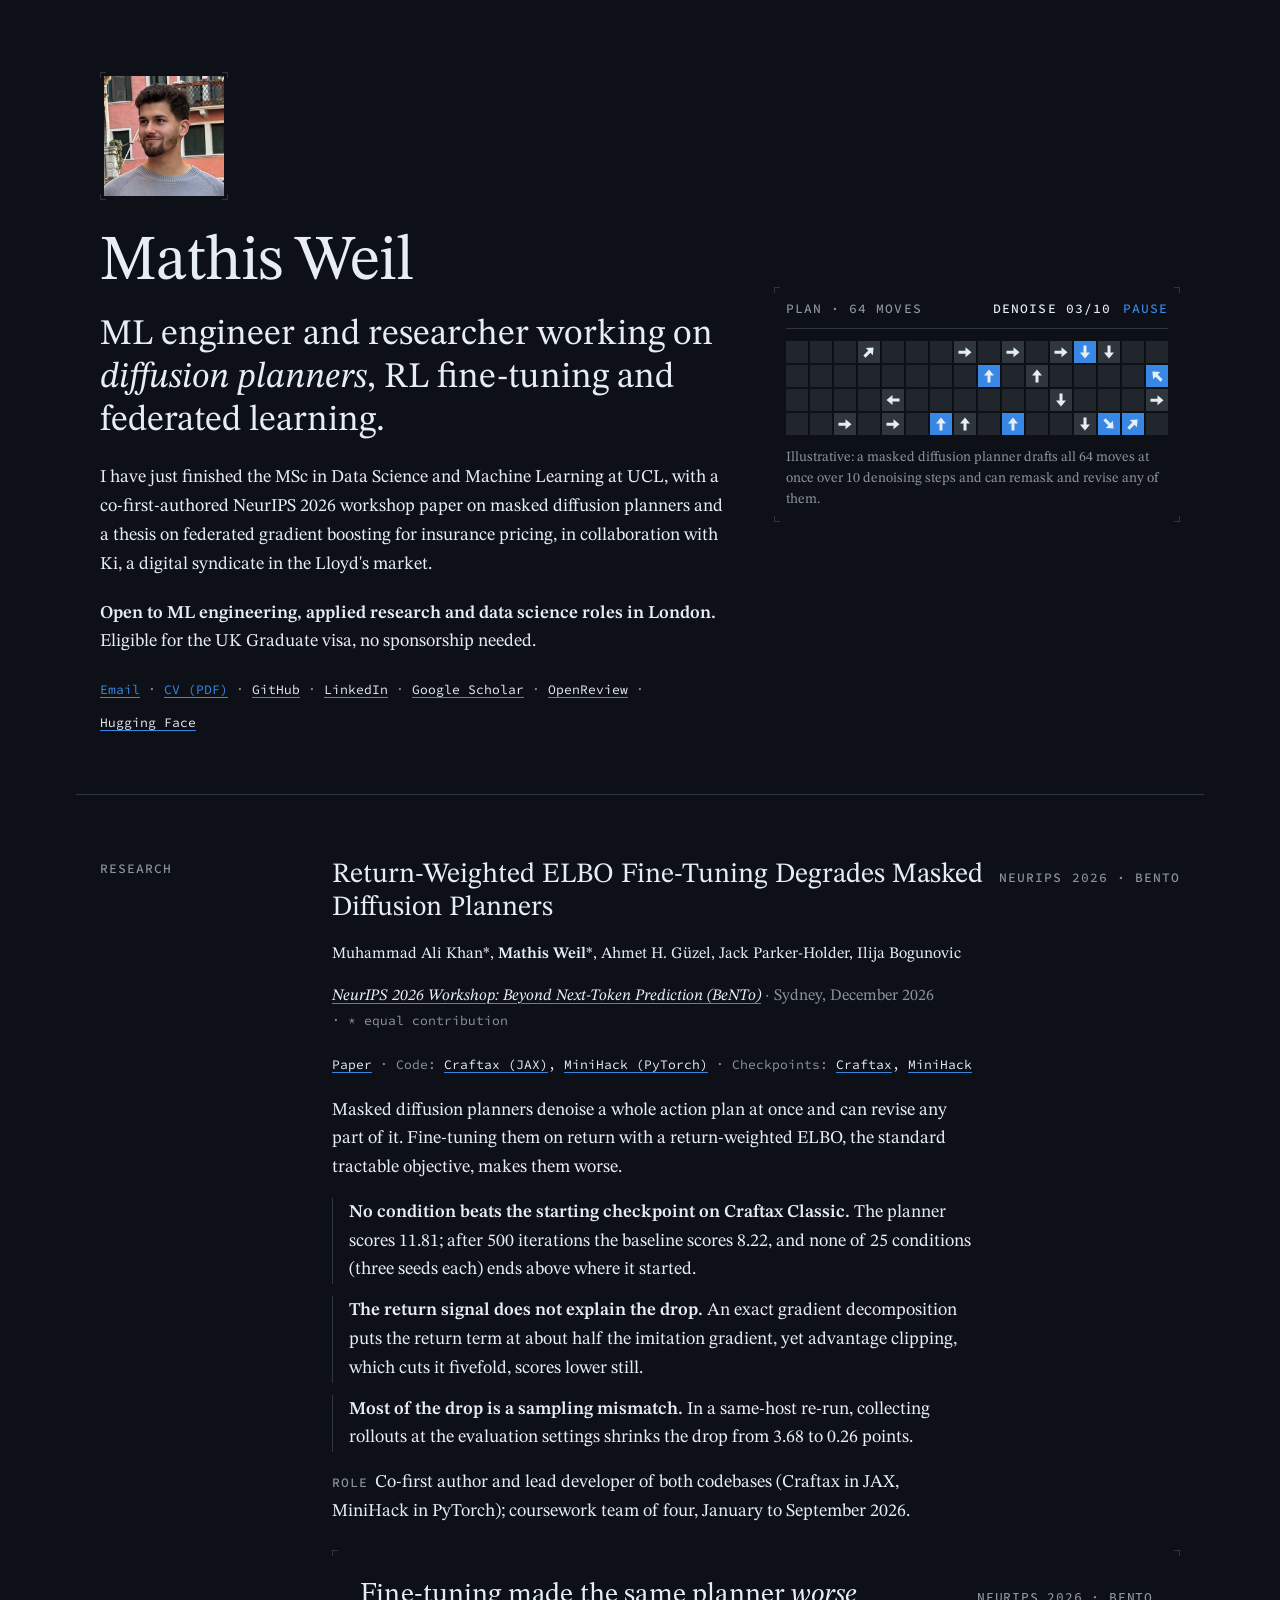
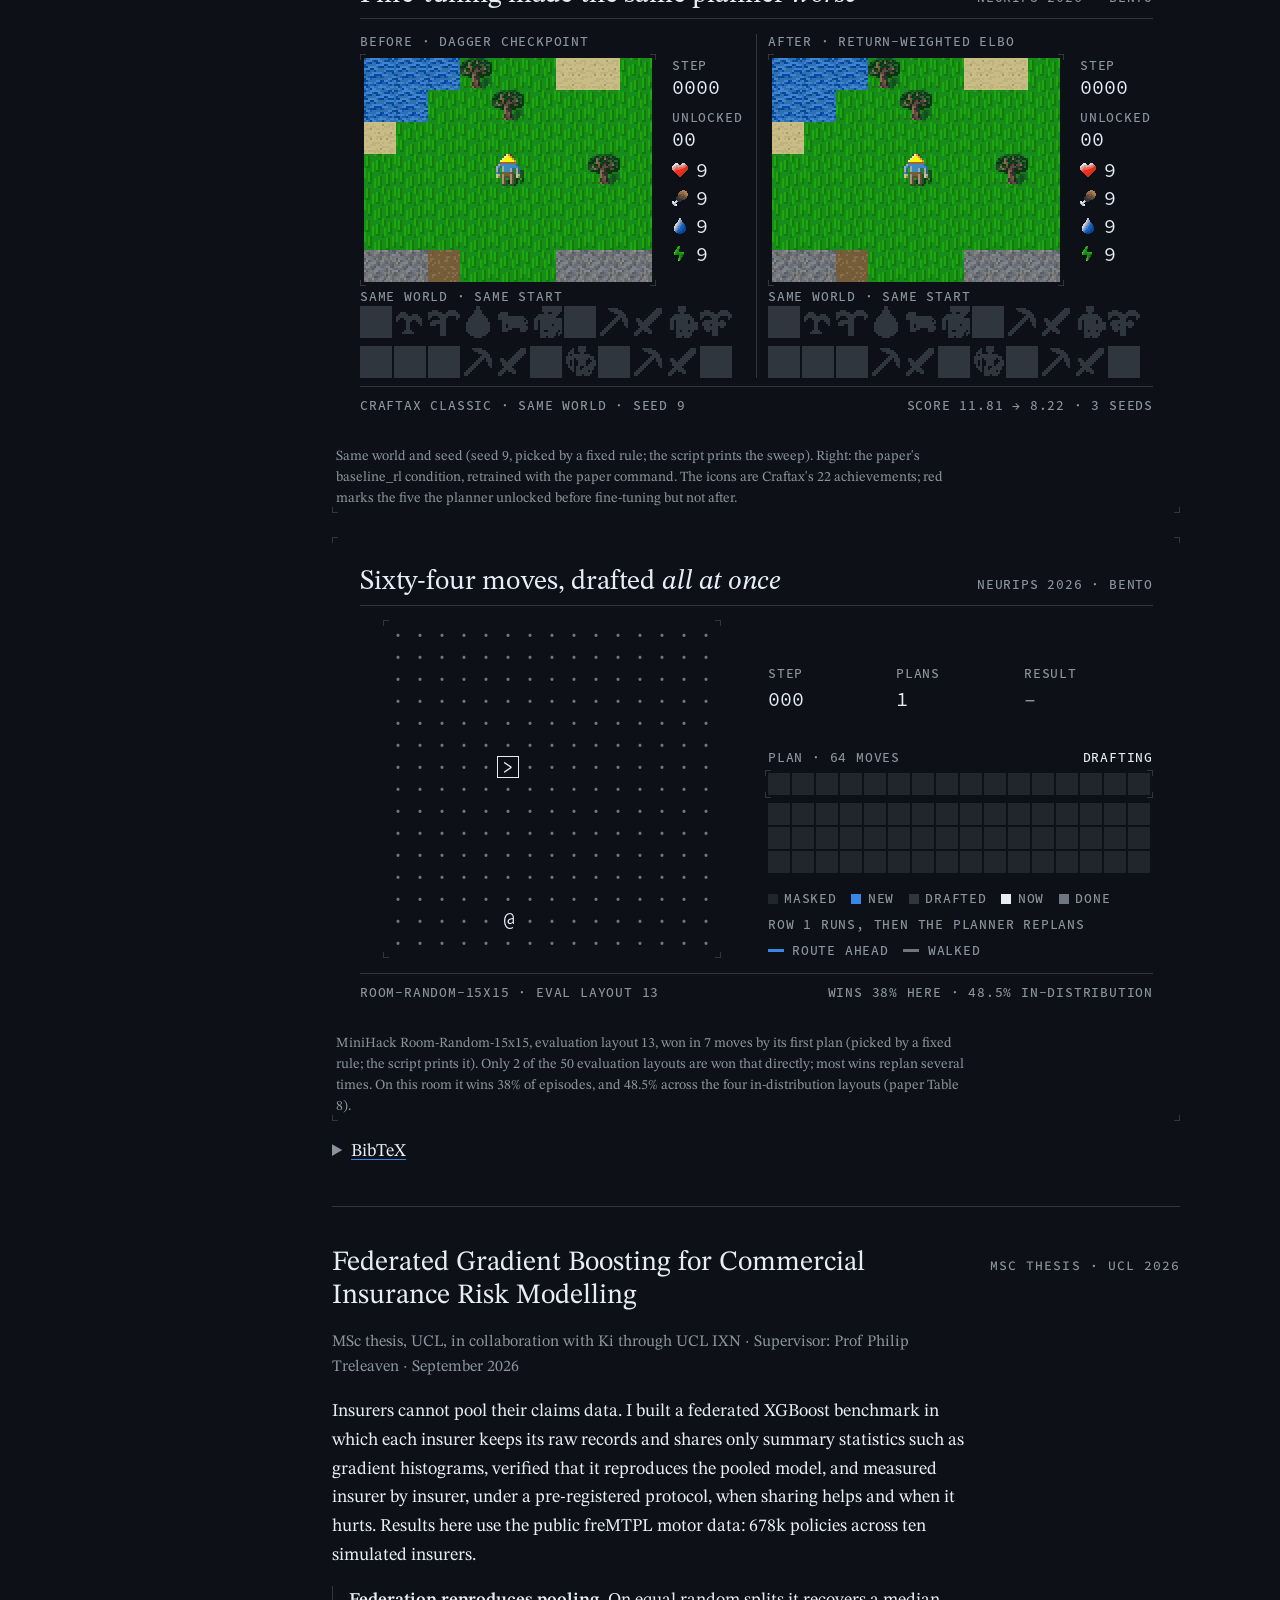
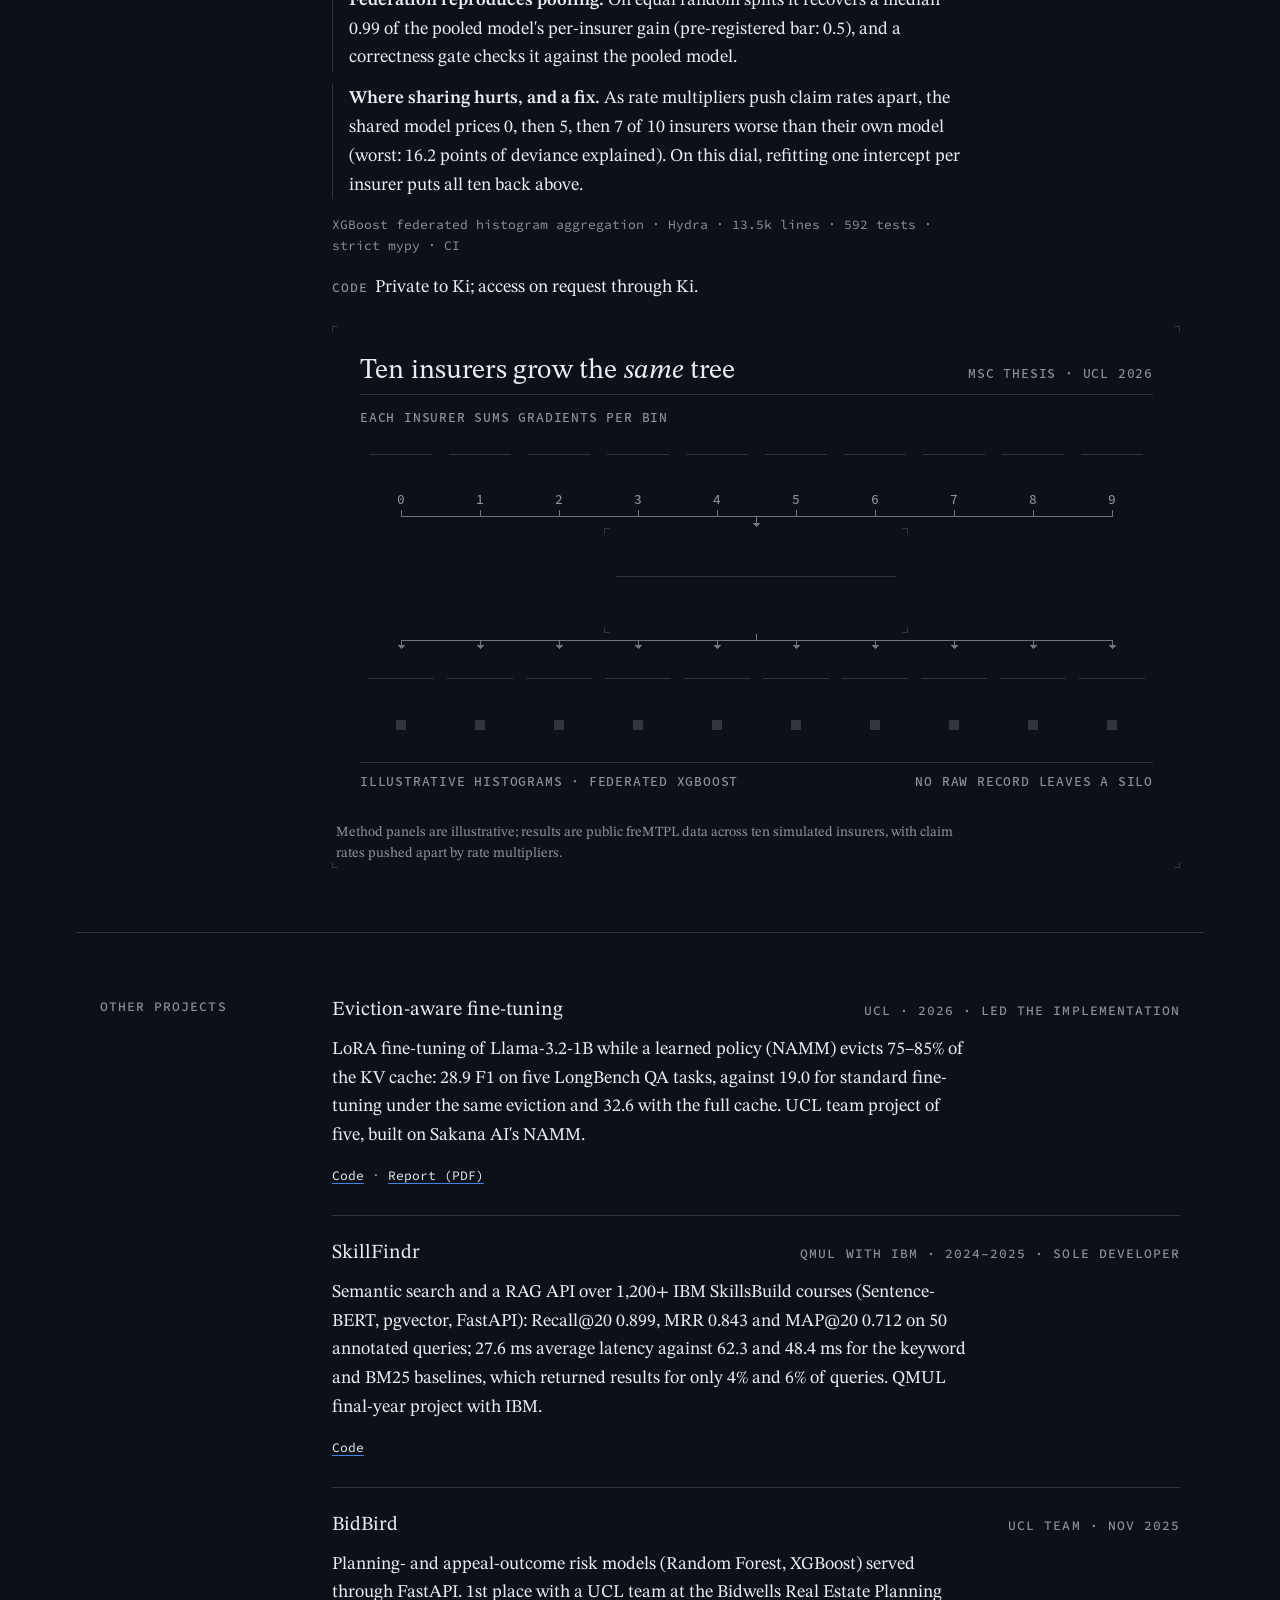
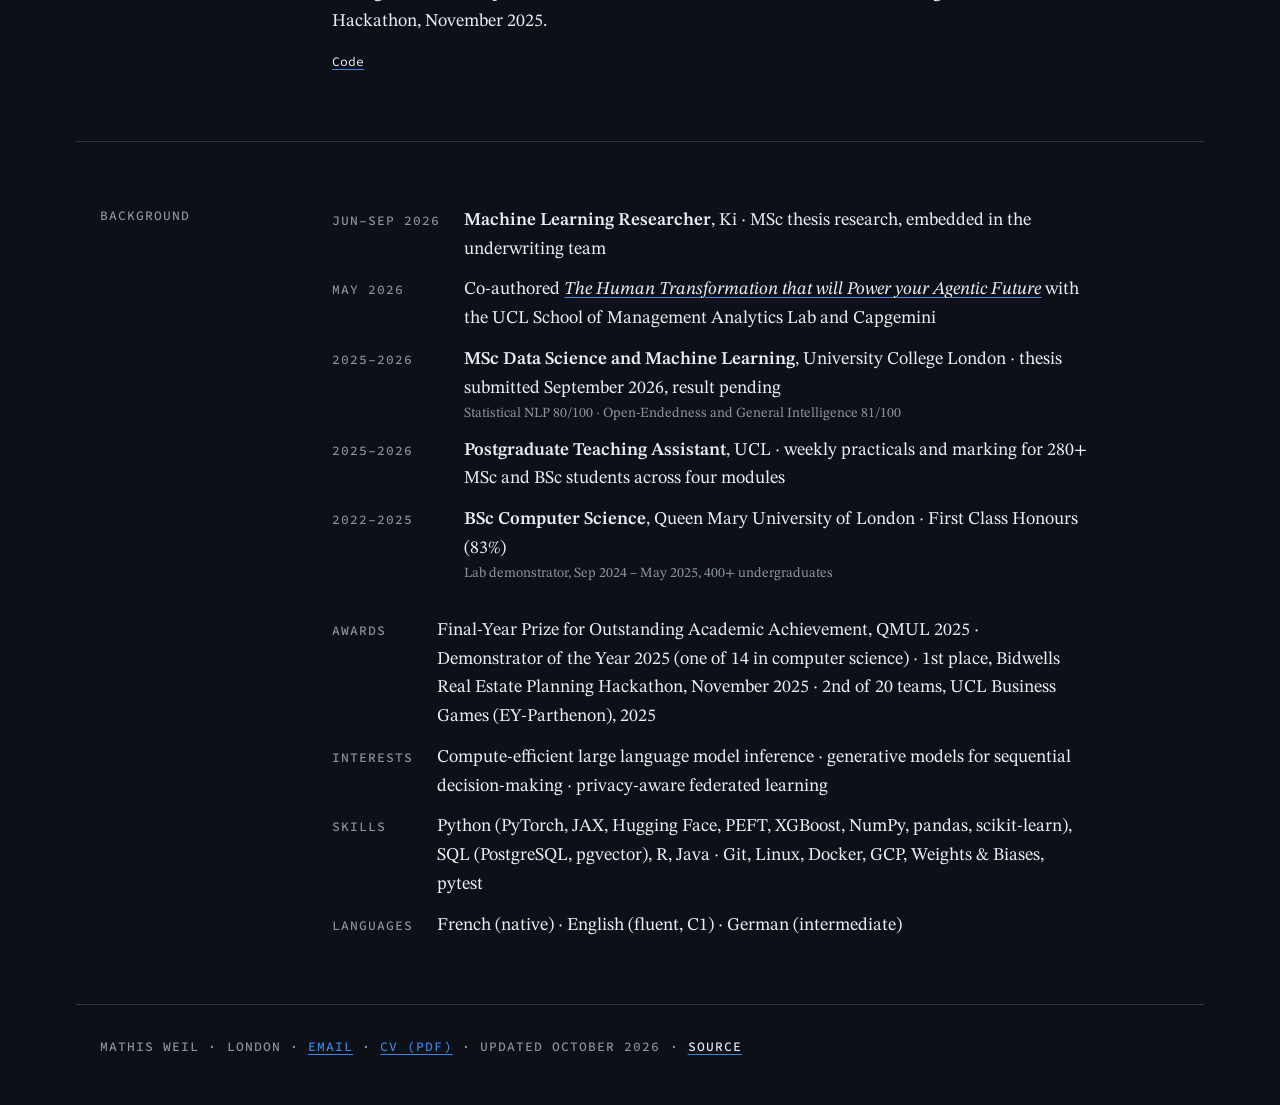
==== docs/index.html @ 36ef38a4 "Copy the published site into docs/ Byte copies of every published file, ahead of switching GitHub Pa" ====
<!doctype html>
<html lang="en-GB">
<head>
<meta charset="utf-8">
<meta name="viewport" content="width=device-width, initial-scale=1">
<meta name="google-site-verification" content="8YYm6kNxvmC0Ne6RxV_p4Eodt8lHJTQOam-rDhRe03c">
<title>Mathis Weil · ML engineer and researcher, London</title>
<meta name="description" content="MSc Data Science and Machine Learning, UCL; co-first-authored NeurIPS 2026 workshop paper. Open to ML engineering, applied research and data science roles in London.">
<meta name="theme-color" content="#0d1117">
<meta name="color-scheme" content="dark">
<link rel="canonical" href="https://mathisweil.github.io/">
<meta property="og:type" content="website">
<meta property="og:site_name" content="Mathis Weil">
<meta property="og:title" content="Mathis Weil · ML engineer and researcher, London">
<meta property="og:description" content="MSc Data Science and Machine Learning, UCL; co-first-authored NeurIPS 2026 workshop paper. Open to ML engineering, applied research and data science roles in London.">
<meta property="og:url" content="https://mathisweil.github.io/">
<meta property="og:image" content="https://mathisweil.github.io/assets/og.png">
<meta property="og:image:width" content="1680">
<meta property="og:image:height" content="960">
<meta property="og:image:alt" content="MiniHack Room-Random-15x15, evaluation layout 13: a masked diffusion planner's 64-move plan; its first 7 moves lead straight to the stairs, and the agent follows them to win.">
<meta name="twitter:card" content="summary_large_image">
<script type="application/ld+json">
{
  "@context": "https://schema.org",
  "@graph": [
    { "@type": "WebSite", "@id": "https://mathisweil.github.io/#website", "url": "https://mathisweil.github.io/", "name": "Mathis Weil" },
    {
      "@type": "ProfilePage", "@id": "https://mathisweil.github.io/", "url": "https://mathisweil.github.io/",
      "isPartOf": { "@id": "https://mathisweil.github.io/#website" },
      "mainEntity": {
        "@type": "Person", "@id": "https://mathisweil.github.io/#person",
        "name": "Mathis Weil",
        "url": "https://mathisweil.github.io/",
        "image": "https://mathisweil.github.io/assets/portrait.jpg",
        "description": "ML engineer and researcher working on diffusion planners, RL fine-tuning and federated learning.",
        "sameAs": [
          "https://github.com/mathisweil",
          "https://www.linkedin.com/in/mathis-weil/",
          "https://scholar.google.com/citations?user=HZLNhcoAAAAJ",
          "https://openreview.net/profile?id=~Mathis_Weil1",
          "https://huggingface.co/mathisweil"
        ]
      }
    }
  ]
}
</script>
<link rel="icon" href="favicon.svg" type="image/svg+xml">
<link rel="icon" href="favicon.ico" sizes="48x48 32x32 16x16">
<link rel="preload" href="assets/fonts/stix-two-text.woff2" as="font" type="font/woff2" crossorigin>
<link rel="preload" href="assets/fonts/stix-two-text-italic.woff2" as="font" type="font/woff2" crossorigin>
<link rel="preload" href="assets/fonts/source-code-pro.woff2" as="font" type="font/woff2" crossorigin>
<link rel="stylesheet" href="style.css">
<script src="script.js" defer></script>
</head>
<body>

<header class="hero">
  <div class="hero-text">
    <span class="portrait ticks"><img src="assets/portrait.jpg" width="120" height="120" alt="Mathis Weil"></span>
    <h1>Mathis Weil</h1>
    <p class="tagline">ML engineer and researcher working on <em>diffusion planners</em>, RL fine-tuning and federated learning.</p>
    <p class="lede">I have just finished the MSc in Data Science and Machine Learning at UCL, with a co-first-authored NeurIPS 2026 workshop paper on masked diffusion planners and a thesis on federated gradient boosting for insurance pricing, in collaboration with Ki, a digital syndicate in the Lloyd's market.</p>
    <p class="status"><strong>Open to ML engineering, applied research and data science roles in London.</strong> Eligible for the UK Graduate visa, no sponsorship needed.</p>
    <nav aria-label="Contact and profiles">
      <ul class="links">
        <li><a class="primary" href="mailto:mathis.weil@outlook.com">Email</a></li>
        <li><a class="primary" href="assets/mathis-weil-cv.pdf">CV (PDF)</a></li>
        <li><a href="https://github.com/mathisweil">GitHub</a></li>
        <li><a href="https://www.linkedin.com/in/mathis-weil/">LinkedIn</a></li>
        <li><a href="https://scholar.google.com/citations?user=HZLNhcoAAAAJ">Google Scholar</a></li>
        <li><a href="https://openreview.net/profile?id=~Mathis_Weil1">OpenReview</a></li>
        <li><a href="https://huggingface.co/mathisweil">Hugging Face</a></li>
      </ul>
    </nav>
  </div>

  <figure class="plan-panel ticks">
    <div class="plan-head">
      <span class="label">plan · 64 moves</span>
      <span class="plan-ctl"><span class="label ink" data-status aria-hidden="true">denoise 10/10</span></span>
    </div>
    <div class="plan" aria-hidden="true">
      <i data-d="4"></i><i data-d="4"></i><i data-d="4"></i><i data-d="4"></i><i data-d="4"></i><i data-d="4"></i><i data-d="4"></i><i data-d="1"></i><i data-d="1"></i><i data-d="1"></i><i data-d="1"></i><i data-d="1"></i><i data-d="2"></i><i data-d="2"></i><i data-d="2"></i><i data-d="2"></i>
      <i data-d="2"></i><i data-d="2"></i><i data-d="1"></i><i data-d="1"></i><i data-d="1"></i><i data-d="1"></i><i data-d="1"></i><i data-d="0"></i><i data-d="0"></i><i data-d="0"></i><i data-d="0"></i><i data-d="7"></i><i data-d="7"></i><i data-d="7"></i><i data-d="7"></i><i data-d="7"></i>
      <i data-d="7"></i><i data-d="7"></i><i data-d="3"></i><i data-d="3"></i><i data-d="3"></i><i data-d="3"></i><i data-d="3"></i><i data-d="3"></i><i data-d="3"></i><i data-d="2"></i><i data-d="2"></i><i data-d="2"></i><i data-d="2"></i><i data-d="2"></i><i data-d="1"></i><i data-d="1"></i>
      <i data-d="1"></i><i data-d="1"></i><i data-d="1"></i><i data-d="1"></i><i data-d="1"></i><i data-d="1"></i><i data-d="0"></i><i data-d="0"></i><i data-d="0"></i><i data-d="0"></i><i data-d="0"></i><i data-d="4"></i><i data-d="4"></i><i data-d="4"></i><i data-d="4"></i><i data-d="4"></i>
    </div>
    <figcaption>Illustrative: a masked diffusion planner drafts all 64 moves at once over 10 denoising steps and can remask and revise any of them.</figcaption>
  </figure>
</header>

<main id="main">

<section class="band" id="research">
  <h2 class="label">Research</h2>
  <div class="content">

    <article class="entry" id="paper">
      <div class="entry-head">
        <h3>Return-Weighted ELBO Fine-Tuning Degrades Masked Diffusion Planners</h3>
        <span class="kicker">NeurIPS 2026 · BeNTo</span>
      </div>
      <p class="authors">Muhammad Ali Khan*, <strong>Mathis Weil</strong>*, Ahmet H. Güzel, Jack Parker-Holder, Ilija Bogunovic</p>
      <p class="venue"><a href="https://bento-neurips.github.io/"><em>NeurIPS 2026 Workshop: Beyond Next-Token Prediction (BeNTo)</em></a> · Sydney, December 2026 <span class="note">· * equal contribution</span></p>
      <ul class="links">
        <li><a href="https://openreview.net/forum?id=VGyjG8Gy29">Paper</a></li>
        <li><span class="muted">Code:</span> <a href="https://github.com/mathisweil/craftax-ReMDM-planner">Craftax (JAX)</a>, <a href="https://github.com/mathisweil/minihack-ReMDM-planner">MiniHack (PyTorch)</a></li>
        <li><span class="muted">Checkpoints:</span> <a href="https://huggingface.co/mathisweil/remdm-craftax-checkpoints">Craftax</a>, <a href="https://huggingface.co/mathisweil/remdm-minihack-checkpoints">MiniHack</a></li>
      </ul>
      <p>Masked diffusion planners denoise a whole action plan at once and can revise any part of it. Fine-tuning them on return with a return-weighted ELBO, the standard tractable objective, makes them worse.</p>
      <ul class="findings">
        <li><strong>No condition beats the starting checkpoint on Craftax Classic.</strong> The planner scores 11.81; after 500 iterations the baseline scores 8.22, and none of 25 conditions (three seeds each) ends above where it started.</li>
        <li><strong>The return signal does not explain the drop.</strong> An exact gradient decomposition puts the return term at about half the imitation gradient, yet advantage clipping, which cuts it fivefold, scores lower still.</li>
        <li><strong>Most of the drop is a sampling mismatch.</strong> In a same-host re-run, collecting rollouts at the evaluation settings shrinks the drop from 3.68 to 0.26 points.</li>
      </ul>
      <p class="role"><span class="label">Role</span>Co-first author and lead developer of both codebases (Craftax in JAX, MiniHack in PyTorch); coursework team of four, January to September 2026.</p>
      <figure class="fig ticks">
        <a href="assets/craftax-before-after.gif">
          <picture>
            <source media="screen and (prefers-reduced-motion: no-preference)" srcset="assets/craftax-before-after.gif">
            <img src="assets/craftax-before-after-poster.png" width="840" height="480" loading="lazy" alt="Craftax Classic, world seed 9, two planners side by side. The DAgger checkpoint unlocks 15 of 22 achievements and is killed by a zombie at night at step 245. After return-weighted ELBO fine-tuning the same planner unlocks 10 and is killed by a zombie at night at step 191; it never drinks water, eats a cow, wakes from sleep, makes a stone pickaxe or defeats a zombie. Paper score 11.81 (checkpoint) to 8.22 (mean of three seeds).">
          </picture>
        </a>
        <figcaption>Same world and seed (seed 9, picked by a fixed rule; the script prints the sweep). Right: the paper's baseline_rl condition, retrained with the paper command. The icons are Craftax's 22 achievements; red marks the five the planner unlocked before fine-tuning but not after.</figcaption>
      </figure>
      <figure class="fig ticks">
        <a href="assets/minihack-planner.gif">
          <picture>
            <source media="screen and (prefers-reduced-motion: no-preference)" srcset="assets/minihack-planner.gif">
            <img src="assets/minihack-planner-poster.png" width="840" height="480" loading="lazy" alt="MiniHack Room-Random-15x15, evaluation layout 13: a masked diffusion planner fills in a 64-move plan in any order over 10 denoising steps; its first 7 moves lead straight to the stairs, and the agent follows them to win.">
          </picture>
        </a>
        <figcaption>MiniHack Room-Random-15x15, evaluation layout 13, won in 7 moves by its first plan (picked by a fixed rule; the script prints it). Only 2 of the 50 evaluation layouts are won that directly; most wins replan several times. On this room it wins 38% of episodes, and 48.5% across the four in-distribution layouts (paper Table 8).</figcaption>
      </figure>
      <details>
        <summary>BibTeX</summary>
<pre><code>@inproceedings{khan2026returnweighted,
  title     = {Return-Weighted {ELBO} Fine-Tuning Degrades Masked Diffusion Planners},
  author    = {Muhammad Ali Khan and Mathis Weil and Ahmet H. G{\"u}zel and Jack Parker-Holder and Ilija Bogunovic},
  booktitle = {Beyond Next Token Prediction: Diffusion and Flow Models for Next-Generation Decoding},
  year      = {2026},
  url       = {https://openreview.net/forum?id=VGyjG8Gy29}
}</code></pre>
      </details>
    </article>

    <article class="entry" id="thesis">
      <div class="entry-head">
        <h3>Federated Gradient Boosting for Commercial Insurance Risk Modelling</h3>
        <span class="kicker">MSc thesis · UCL 2026</span>
      </div>
      <p class="venue">MSc thesis, UCL, in collaboration with Ki through UCL IXN · Supervisor: Prof Philip Treleaven · September 2026</p>
      <p>Insurers cannot pool their claims data. I built a federated XGBoost benchmark in which each insurer keeps its raw records and shares only summary statistics such as gradient histograms, verified that it reproduces the pooled model, and measured insurer by insurer, under a pre-registered protocol, when sharing helps and when it hurts. Results here use the public freMTPL motor data: 678k policies across ten simulated insurers.</p>
      <ul class="findings">
        <li><strong>Federation reproduces pooling.</strong> On equal random splits it recovers a median 0.99 of the pooled model's per-insurer gain (pre-registered bar: 0.5), and a correctness gate checks it against the pooled model.</li>
        <li><strong>Where sharing hurts, and a fix.</strong> As rate multipliers push claim rates apart, the shared model prices 0, then 5, then 7 of 10 insurers worse than their own model (worst: 16.2 points of deviance explained). On this dial, refitting one intercept per insurer puts all ten back above.</li>
      </ul>
      <p class="meta">XGBoost federated histogram aggregation · Hydra · 13.5k lines · 592 tests · strict mypy · CI</p>
      <p class="role"><span class="label">Code</span>Private to Ki; access on request through Ki.</p>
      <figure class="fig ticks">
        <a href="assets/fedgbt-method-results.gif">
          <picture>
            <source media="screen and (prefers-reduced-motion: no-preference)" srcset="assets/fedgbt-method-results.gif">
            <img src="assets/fedgbt-method-results-poster.png" width="840" height="480" loading="lazy" alt="Ten simulated insurers on public freMTPL motor data grow the same federated XGBoost tree: each sums its gradients per bin, a coordinator adds the sums and picks the best split, and every insurer applies it. As rate multipliers push their claim rates apart, the shared model prices 0, then 5, then 7 of 10 insurers worse than their own models, the worst by 16.21 points of deviance explained; on this dial one refitted intercept per insurer puts all ten back above their own models, with the harm before the refit shown in faint red.">
          </picture>
        </a>
        <figcaption>Method panels are illustrative; results are public freMTPL data across ten simulated insurers, with claim rates pushed apart by rate multipliers.</figcaption>
      </figure>
    </article>

  </div>
</section>

<section class="band" id="projects">
  <h2 class="label">Other projects</h2>
  <div class="content">
    <ul class="projects">
      <li class="entry">
        <div class="entry-head">
          <h3 class="small">Eviction-aware fine-tuning</h3>
          <span class="kicker">UCL · 2026 · led the implementation</span>
        </div>
        <p>LoRA fine-tuning of Llama-3.2-1B while a learned policy (NAMM) evicts 75–85% of the KV cache: 28.9 F1 on five LongBench QA tasks, against 19.0 for standard fine-tuning under the same eviction and 32.6 with the full cache. UCL team project of five, built on Sakana AI's NAMM.</p>
        <ul class="links">
          <li><a href="https://github.com/mathisweil/evo-memory">Code</a></li>
          <li><a href="https://github.com/mathisweil/evo-memory/blob/main/UCL_NLP_2026.pdf">Report (PDF)</a></li>
        </ul>
      </li>
      <li class="entry">
        <div class="entry-head">
          <h3 class="small">SkillFindr</h3>
          <span class="kicker">QMUL with IBM · 2024–2025 · sole developer</span>
        </div>
        <p>Semantic search and a RAG API over 1,200+ IBM SkillsBuild courses (Sentence-BERT, pgvector, FastAPI): Recall@20 0.899, MRR 0.843 and MAP@20 0.712 on 50 annotated queries; 27.6 ms average latency against 62.3 and 48.4 ms for the keyword and BM25 baselines, which returned results for only 4% and 6% of queries. QMUL final-year project with IBM.</p>
        <ul class="links">
          <li><a href="https://github.com/mathisweil/SkillFindr-SemanticSearchEngine">Code</a></li>
        </ul>
      </li>
      <li class="entry">
        <div class="entry-head">
          <h3 class="small">BidBird</h3>
          <span class="kicker">UCL team · Nov 2025</span>
        </div>
        <p>Planning- and appeal-outcome risk models (Random Forest, XGBoost) served through FastAPI. 1st place with a UCL team at the Bidwells Real Estate Planning Hackathon, November 2025.</p>
        <ul class="links">
          <li><a href="https://github.com/mathisweil/bidwell_hackathon">Code</a></li>
        </ul>
      </li>
    </ul>
  </div>
</section>

<section class="band" id="background">
  <h2 class="label">Background</h2>
  <div class="content">
    <dl class="dated">
      <dt>Jun–Sep 2026</dt>
      <dd><strong>Machine Learning Researcher</strong>, Ki · MSc thesis research, embedded in the underwriting team</dd>
      <dt>May 2026</dt>
      <dd>Co-authored <a href="https://web.archive.org/web/20260710225021/https://www.mgmt.ucl.ac.uk/sites/default/files/upload/Analytics%20Lab%202026%20.pdf"><em>The Human Transformation that will Power your Agentic Future</em></a> with the UCL School of Management Analytics Lab and Capgemini</dd>
      <dt>2025–2026</dt>
      <dd><strong>MSc Data Science and Machine Learning</strong>, University College London · thesis submitted September 2026, result pending<small>Statistical NLP 80/100 · Open-Endedness and General Intelligence 81/100</small></dd>
      <dt>2025–2026</dt>
      <dd><strong>Postgraduate Teaching Assistant</strong>, UCL · weekly practicals and marking for 280+ MSc and BSc students across four modules</dd>
      <dt>2022–2025</dt>
      <dd><strong>BSc Computer Science</strong>, Queen Mary University of London · First Class Honours (83%)<small>Lab demonstrator, Sep 2024 – May 2025, 400+ undergraduates</small></dd>
    </dl>
    <dl class="dated">
      <dt>Awards</dt>
      <dd>Final-Year Prize for Outstanding Academic Achievement, QMUL 2025 · Demonstrator of the Year 2025 (one of 14 in computer science) · 1st place, Bidwells Real Estate Planning Hackathon, November 2025 · 2nd of 20 teams, UCL Business Games (EY-Parthenon), 2025</dd>
      <dt>Interests</dt>
      <dd>Compute-efficient large language model inference · generative models for sequential decision-making · privacy-aware federated learning</dd>
      <dt>Skills</dt>
      <dd>Python (PyTorch, JAX, Hugging Face, PEFT, XGBoost, NumPy, pandas, scikit-learn), SQL (PostgreSQL, pgvector), R, Java · Git, Linux, Docker, GCP, Weights &amp; Biases, pytest</dd>
      <dt>Languages</dt>
      <dd>French (native) · English (fluent, C1) · German (intermediate)</dd>
    </dl>
  </div>
</section>

</main>

<footer class="colophon">
  <p class="label">Mathis Weil · London · <a class="primary" href="mailto:mathis.weil@outlook.com">Email</a> · <a class="primary" href="assets/mathis-weil-cv.pdf">CV (PDF)</a> · updated October 2026 · <a href="https://github.com/mathisweil/mathisweil.github.io">source</a></p>
</footer>

</body>
</html>
---- docs/style.css ----
/* mathisweil.github.io
   The page shares its chrome with the three profile GIFs
   (mathisweil/scripts/render_thesis_gif.py): palette, STIX Two Text
   headlines with one italic key phrase, Source Code Pro caps labels,
   1px hairlines and 6px corner ticks. Two chrome colours stay unused
   on purpose: FAINT #6e7681 and HARM #e66767 (red means "worse"). */

:root {
  --bg: #0d1117;
  --ink: #e6edf3;
  --muted: #8b949e;
  --rule: #30363d;
  --cell: #21262d;
  --accent: #3987e5;
  --tick: var(--rule);
  --serif: "STIX Two Text", "STIX Fallback", Georgia, serif;
  --mono: "Source Code Pro", ui-monospace, Menlo, Consolas, monospace;
}

/* Fonts: self-hosted variable fonts, SIL Open Font License (assets/fonts/) */
@font-face { font-family: "STIX Two Text"; font-style: normal; font-weight: 400 700; font-display: swap; src: url("assets/fonts/stix-two-text.woff2") format("woff2"); }
@font-face { font-family: "STIX Two Text"; font-style: italic; font-weight: 400; font-display: swap; src: url("assets/fonts/stix-two-text-italic.woff2") format("woff2"); }
@font-face { font-family: "Source Code Pro"; font-style: normal; font-weight: 400 700; font-display: swap; src: url("assets/fonts/source-code-pro.woff2") format("woff2"); }
/* Metric-matched fallback so a late swap barely moves the text */
@font-face { font-family: "STIX Fallback"; src: local("Times New Roman"), local("Tinos"), local("Liberation Serif"); size-adjust: 105.3%; ascent-override: 72.4%; descent-override: 22.6%; line-gap-override: 0%; }

/* Base */
*, *::before, *::after { box-sizing: border-box; }
html { -webkit-text-size-adjust: 100%; }
body {
  margin: 0;
  background: var(--bg);
  color: var(--ink);
  font: 400 clamp(1.0625rem, 1rem + 0.25vw, 1.125rem) / 1.6 var(--serif);
  font-synthesis: none;
}
h1, h2, h3, p, ul, dl, dd, figure, pre { margin: 0; }
h1, h2, h3 { font-weight: 400; }
strong { font-weight: 600; }
small { font-size: 0.875rem; line-height: 1.5; color: var(--muted); }
img { display: block; max-width: 100%; height: auto; }
a {
  color: var(--ink);
  text-decoration: underline;
  text-decoration-color: var(--accent);
  text-decoration-thickness: 1px;
  text-underline-offset: 3px;
}
a:hover, a:focus-visible { color: var(--accent); }
a.primary { color: var(--accent); }
:focus-visible { outline: 2px solid var(--accent); outline-offset: 2px; }
[id] { scroll-margin-top: 2rem; }

/* Mono caps labels, kickers and dates: the GIFs' 13px labels */
.label, .kicker, .dated dt {
  font: 500 0.8125rem / 1.6 var(--mono);
  letter-spacing: 0.08em;
  text-transform: uppercase;
  color: var(--muted);
}
.label.ink { color: var(--ink); }
p > span.label { margin-right: 0.5em; }

/* Page bands: 1128px container, label rail + 848px content on desktop */
.hero, .band, .colophon {
  max-width: 1128px;
  margin: 0 auto;
  padding-inline: clamp(1rem, 4vw, 1.5rem);
}
.band { padding-block: 4rem; border-top: 1px solid var(--rule); }
.band > h2 { margin-bottom: 1.5rem; }
.entry > p, .findings li, .dated dd, figcaption { max-width: 40rem; }

/* Hero */
.hero { padding-block: 4.5rem 3.5rem; }
.hero-text > * + * { margin-top: 1.25rem; }
h1 { font-size: clamp(2.5rem, 1.8rem + 3vw, 4rem); line-height: 1; letter-spacing: -0.015em; }
.tagline { font-size: clamp(1.5rem, 1.2rem + 1.5vw, 2.25rem); line-height: 1.2; }
.lede, .status { max-width: 40rem; }
.portrait { display: inline-block; padding: 4px; }
.portrait img { width: 120px; height: 120px; object-fit: cover; }

/* Link rows */
.links {
  display: flex;
  flex-wrap: wrap;
  column-gap: 0.5rem;
  row-gap: 0.25rem;
  list-style: none;
  padding: 0;
  font: 400 0.8125rem / 1.6 var(--mono);
}
.links li { padding-block: 0.25rem; }
.links li:not(:last-child)::after { content: " ·"; color: var(--muted); }
.links .muted { color: var(--muted); }

/* Entries: paper, thesis and project rows share one shape */
.entry > * + * { margin-top: 1rem; }
.entry + .entry { margin-top: 2.5rem; padding-top: 2.5rem; border-top: 1px solid var(--rule); }
.entry-head { display: flex; flex-wrap: wrap; align-items: baseline; gap: 0.25rem 1rem; }
.entry-head h3 { font-size: 1.75rem; line-height: 1.2; flex: 1 1 100%; min-width: 0; }
.entry-head h3.small { font-size: 1.25rem; line-height: 1.3; }
.kicker { white-space: nowrap; }
.authors { font-size: 1rem; }
.venue { font-size: 1rem; color: var(--muted); }
.note, .meta { font: 400 0.8125rem / 1.6 var(--mono); }
.note { white-space: nowrap; }
.meta { color: var(--muted); }
.findings { list-style: none; padding: 0; }
.findings li { border-left: 1px solid var(--rule); padding-left: 1rem; }
.findings li + li { margin-top: 0.75rem; }
.projects { list-style: none; padding: 0; }
.projects > .entry + .entry { margin-top: 1.5rem; padding-top: 1.5rem; }
.projects .entry > * + * { margin-top: 0.75rem; }

/* Dated lists (Background) */
.dated {
  display: grid;
  grid-template-columns: max-content minmax(0, 1fr);
  column-gap: 1.5rem;
  row-gap: 0.75rem;
  align-items: baseline;
}
.dated small { display: block; }
.dated + .dated { margin-top: 2rem; }

/* Corner ticks: eight 6px strokes, two per corner, no extra markup */
.ticks {
  background:
    linear-gradient(var(--tick), var(--tick)) 0 0 / 6px 1px no-repeat,
    linear-gradient(var(--tick), var(--tick)) 0 0 / 1px 6px no-repeat,
    linear-gradient(var(--tick), var(--tick)) 100% 0 / 6px 1px no-repeat,
    linear-gradient(var(--tick), var(--tick)) 100% 0 / 1px 6px no-repeat,
    linear-gradient(var(--tick), var(--tick)) 0 100% / 6px 1px no-repeat,
    linear-gradient(var(--tick), var(--tick)) 0 100% / 1px 6px no-repeat,
    linear-gradient(var(--tick), var(--tick)) 100% 100% / 6px 1px no-repeat,
    linear-gradient(var(--tick), var(--tick)) 100% 100% / 1px 6px no-repeat;
}

/* Figures: the 840x480 GIFs, 1:1 inside the 848px column */
.fig { padding: 4px; }
.entry > .fig { margin-top: 1.5rem; }
.fig > a { display: block; }
.fig img { width: 100%; max-width: 840px; background: var(--cell); }
figcaption { margin-top: 0.75rem; font-size: 0.875rem; line-height: 1.5; color: var(--muted); }
.fig:hover, .fig:focus-within { --tick: var(--accent); }
@supports (animation-timeline: view()) {
  .fig { animation: rise linear both; animation-timeline: view(); animation-range: entry 0% entry 40%; }
}
@keyframes rise { from { opacity: 0; transform: translateY(8px); } to { opacity: 1; transform: none; } }

/* Disclosure and BibTeX */
summary { width: max-content; cursor: pointer; text-decoration: underline; text-decoration-color: var(--accent); text-underline-offset: 3px; }
summary:hover { color: var(--accent); }
summary::marker { color: var(--muted); }
details[open] summary { margin-bottom: 0.75rem; }
pre {
  padding: 1rem;
  overflow-x: auto;
  font: 400 0.75rem / 1.5 var(--mono);
  background: var(--cell);
  border: 1px solid var(--rule);
  border-radius: 4px;
}

/* Hero plan panel: the MiniHack GIF's token grid, 16 x 4, three fills */
.plan-panel { width: 100%; max-width: 406px; padding: 12px; margin-top: 2.5rem; }
.plan-head {
  display: flex;
  flex-wrap: wrap;
  justify-content: space-between;
  gap: 0.25rem 0.75rem;
  padding-bottom: 8px;
  border-bottom: 1px solid var(--rule);
}
.plan-ctl { display: flex; gap: 0.75rem; margin-left: auto; }
.plan-ctl button { padding: 0; border: 0; background: none; color: var(--accent); cursor: pointer; }
.plan { display: grid; grid-template-columns: repeat(16, 1fr); gap: 2px; margin-block: 12px; }
.plan i { position: relative; display: block; aspect-ratio: 1; background: var(--rule); transition: background-color 0.25s; }
.plan i::before {
  content: "";
  position: absolute;
  inset: 0;
  background: var(--ink);
  clip-path: polygon(20.5% 43.2%, 52.3% 43.2%, 52.3% 27.3%, 79.5% 50%, 52.3% 72.7%, 52.3% 56.8%, 20.5% 56.8%);
  transform: rotate(var(--a, 0deg));
  transition: opacity 0.25s;
}
.plan .m { background: var(--cell); }
.plan .m::before { opacity: 0; }
.plan .n { background: var(--accent); }
.plan [data-d="0"] { --a: -90deg; }
.plan [data-d="1"] { --a: 0deg; }
.plan [data-d="2"] { --a: 90deg; }
.plan [data-d="3"] { --a: 180deg; }
.plan [data-d="4"] { --a: -45deg; }
.plan [data-d="5"] { --a: 45deg; }
.plan [data-d="6"] { --a: 135deg; }
.plan [data-d="7"] { --a: -135deg; }
.plan-panel figcaption { margin-top: 0; }

/* Footer */
.colophon { padding-block: 2rem 3rem; border-top: 1px solid var(--rule); }

/* Desktop: two-column hero, label rail beside each band */
@media (min-width: 900px) {
  .hero { display: grid; grid-template-columns: minmax(0, 1fr) 406px; column-gap: 48px; align-items: center; }
  .plan-panel { margin-top: 0; }
  .band { display: grid; grid-template-columns: 184px minmax(0, 1fr); column-gap: 48px; }
  .band > h2 { margin-bottom: 0; }
  .entry-head { flex-wrap: nowrap; }
  .entry-head h3 { flex: 1 1 0; }
  .kicker { margin-left: auto; }
}

@media (prefers-reduced-motion: reduce) {
  .plan i, .plan i::before { transition: none; }
  .fig { animation: none; }
}

@media print {
  :root {
    --bg: #fff;
    --ink: #000;
    --muted: #444;
    --rule: #999;
    --cell: #eee;
    --accent: #0b4f9c;
    color-scheme: light;
  }
  body { font-size: 11pt; }
  .hero { padding-block: 1rem 2rem; }
  .band { padding-block: 2rem; }
  .plan-panel, details { display: none; }
  .fig { animation: none; }
  .fig img { max-width: 600px; }
  .fig, .entry-head, .findings li, .dated dt, .dated dd, .projects > li { break-inside: avoid; }
  h2, h3 { break-after: avoid; }
  .links a[href^="http"]::after, .links a[href$=".pdf"]::after { content: " (" attr(href) ")"; color: var(--muted); overflow-wrap: anywhere; }
}
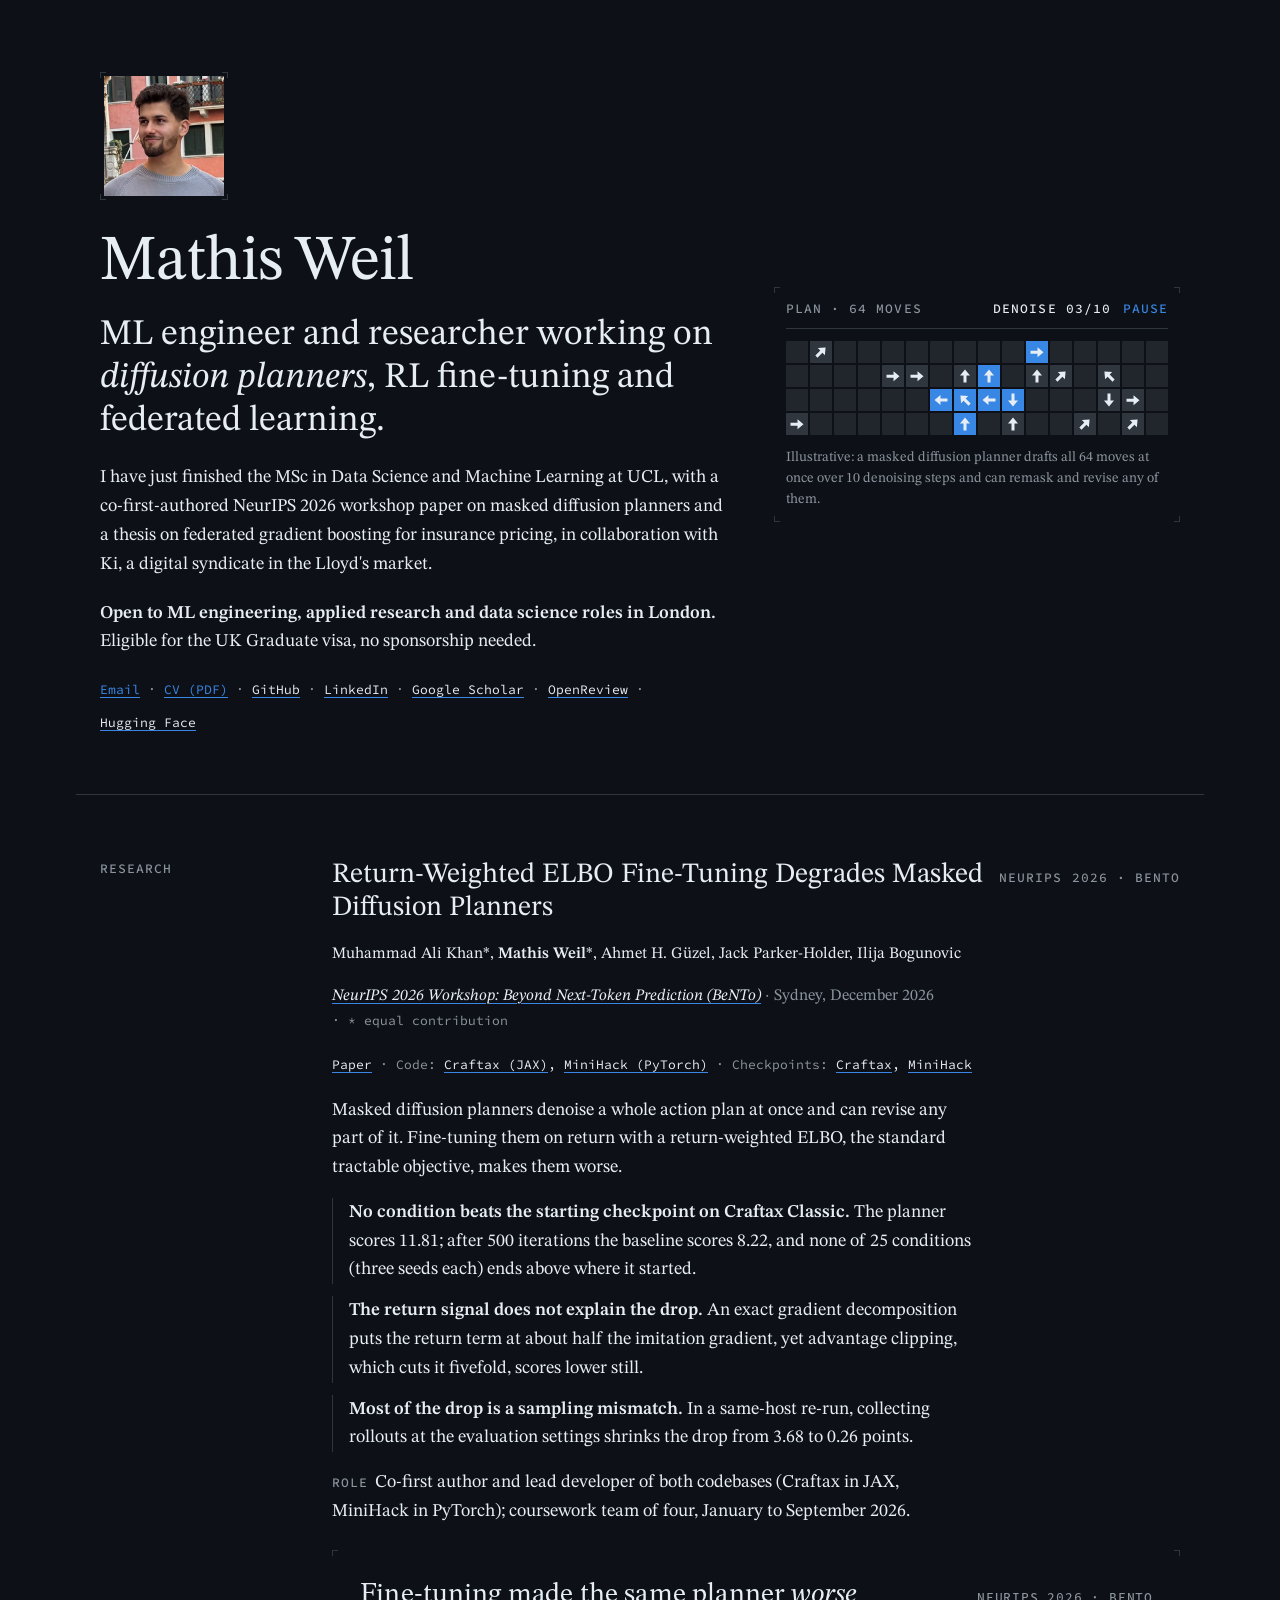
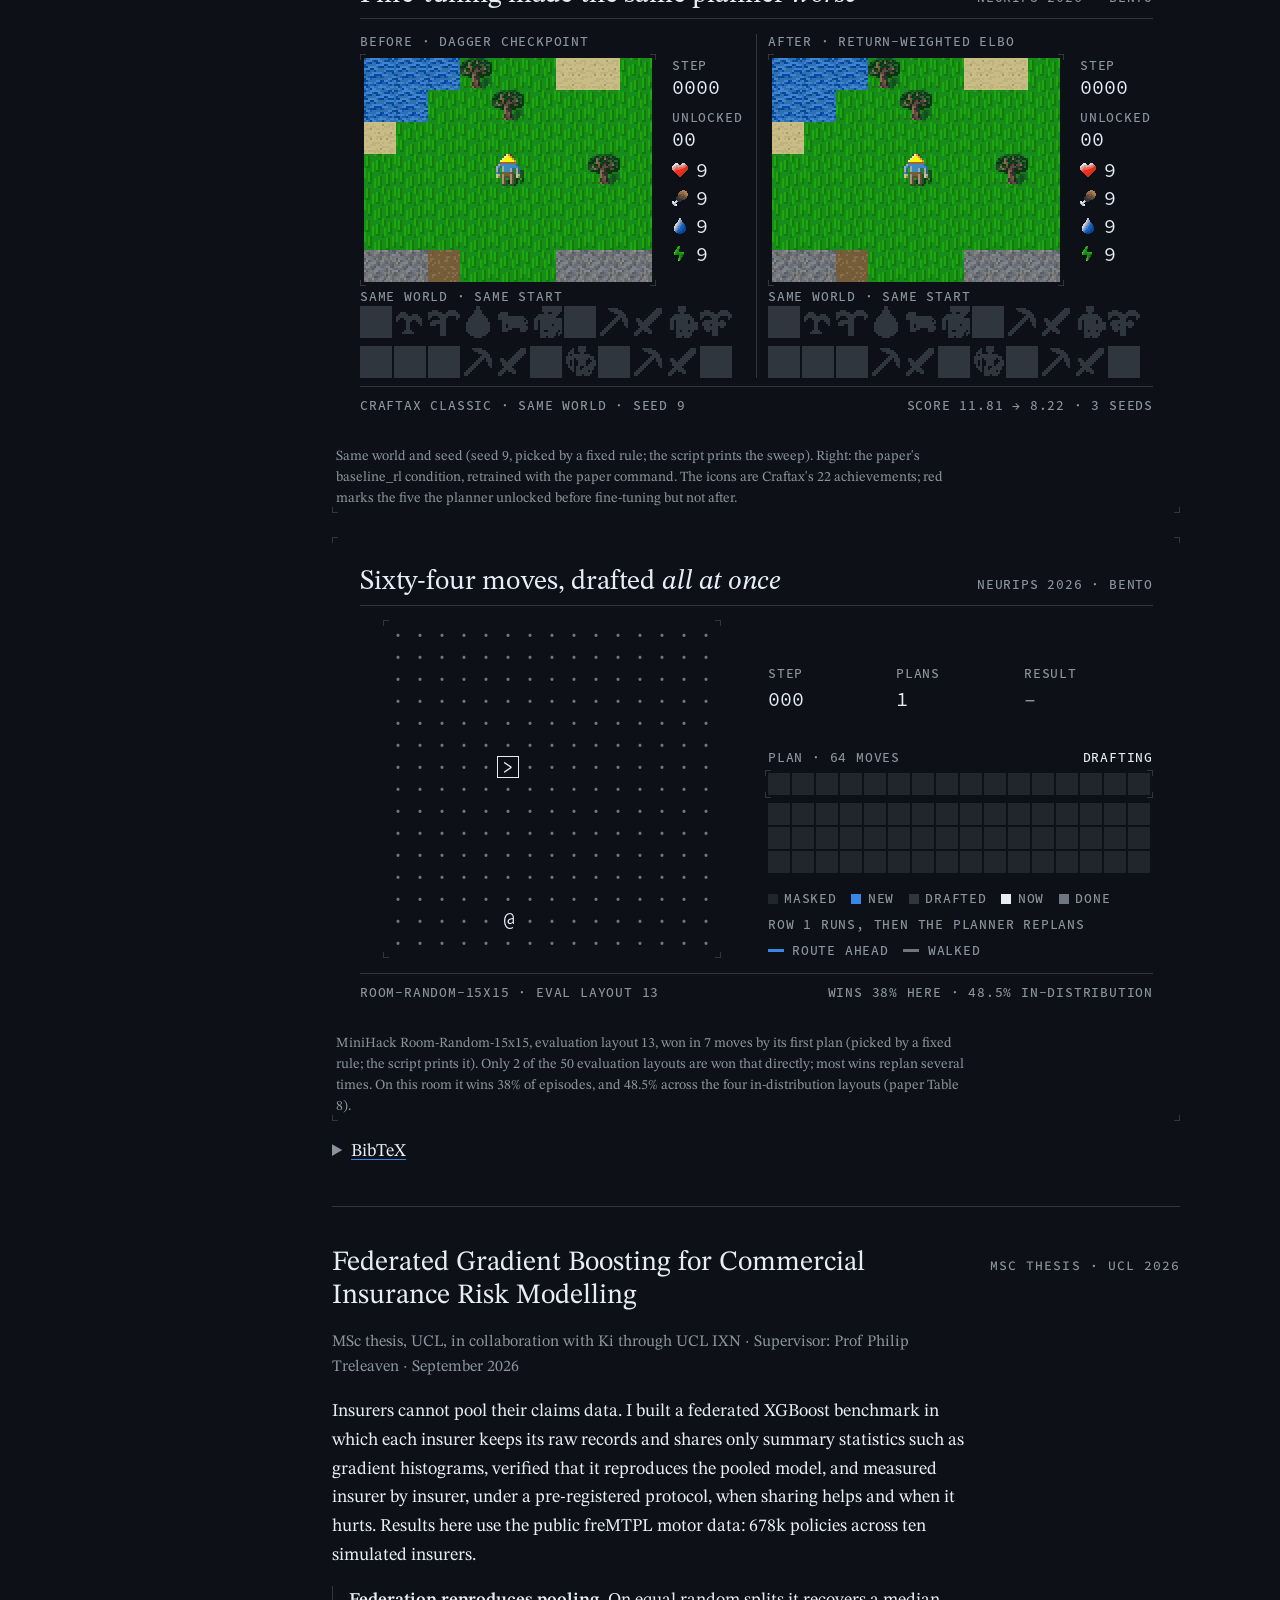
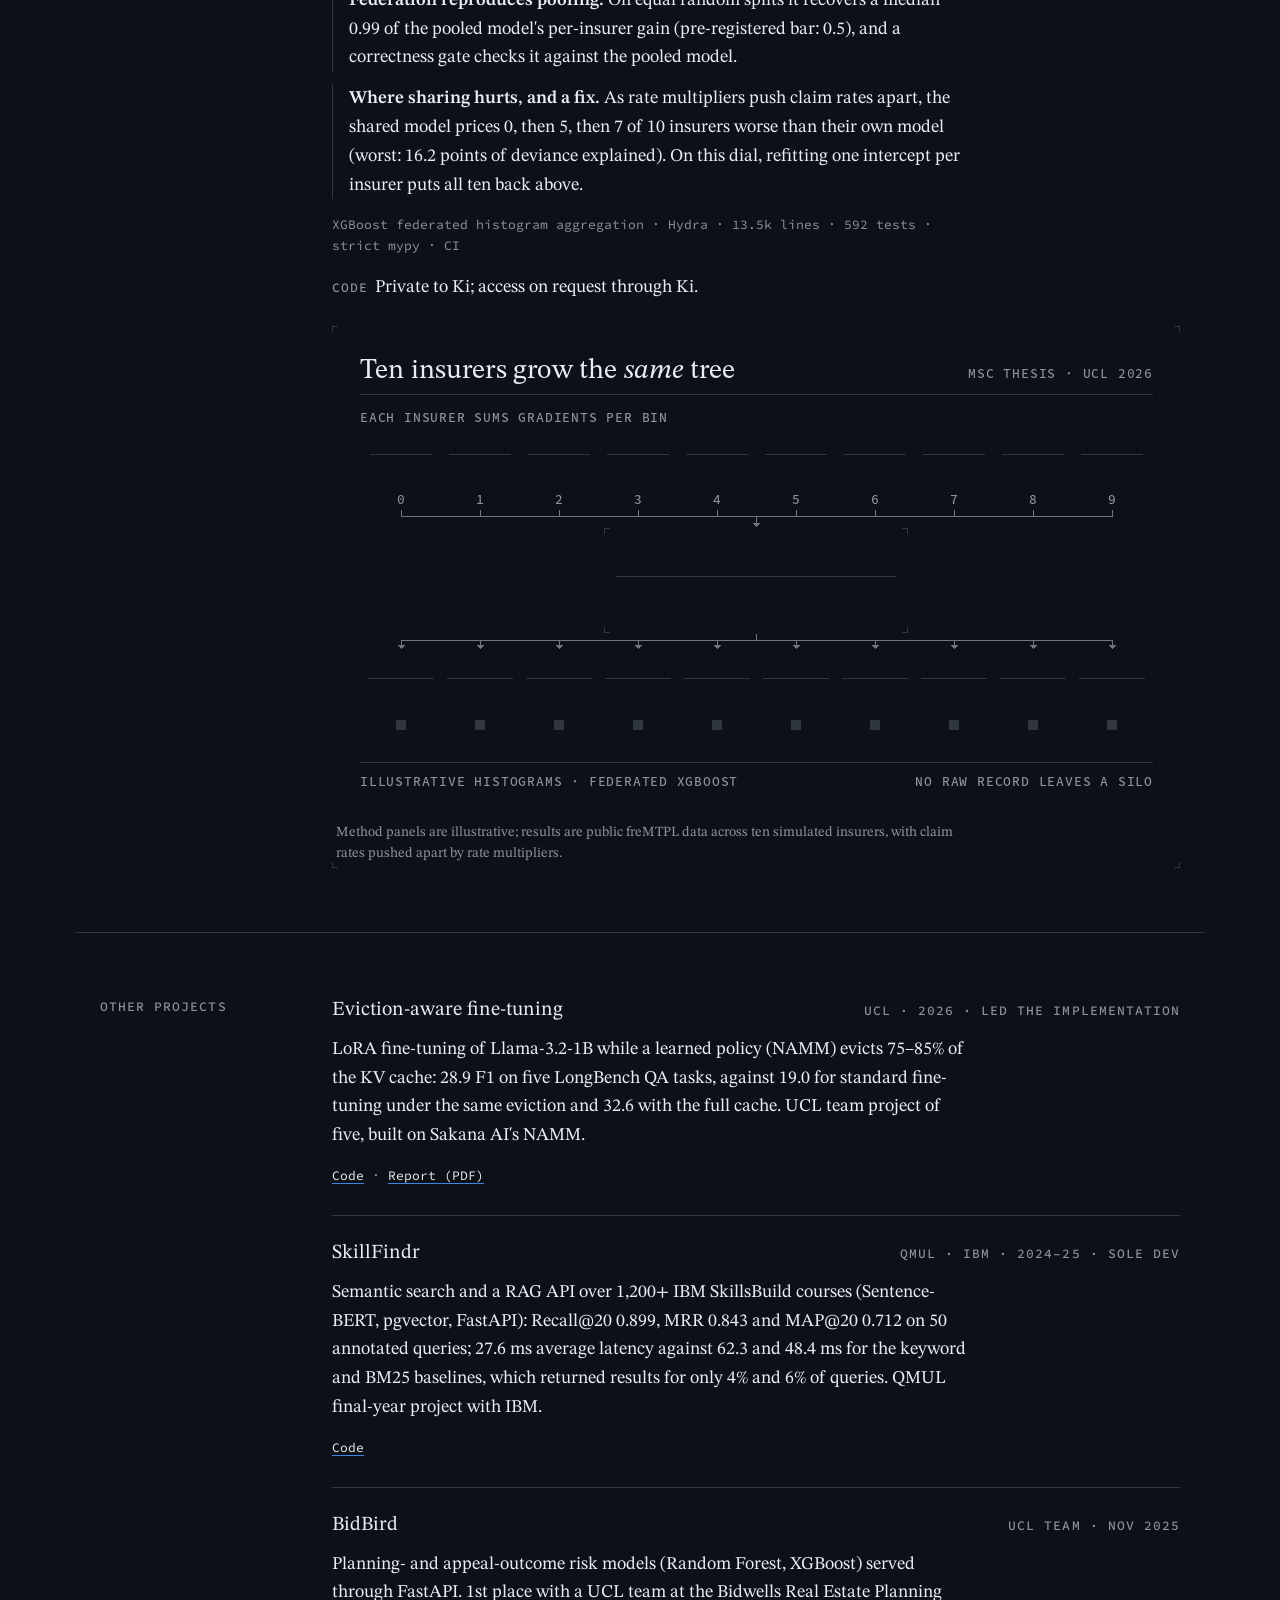
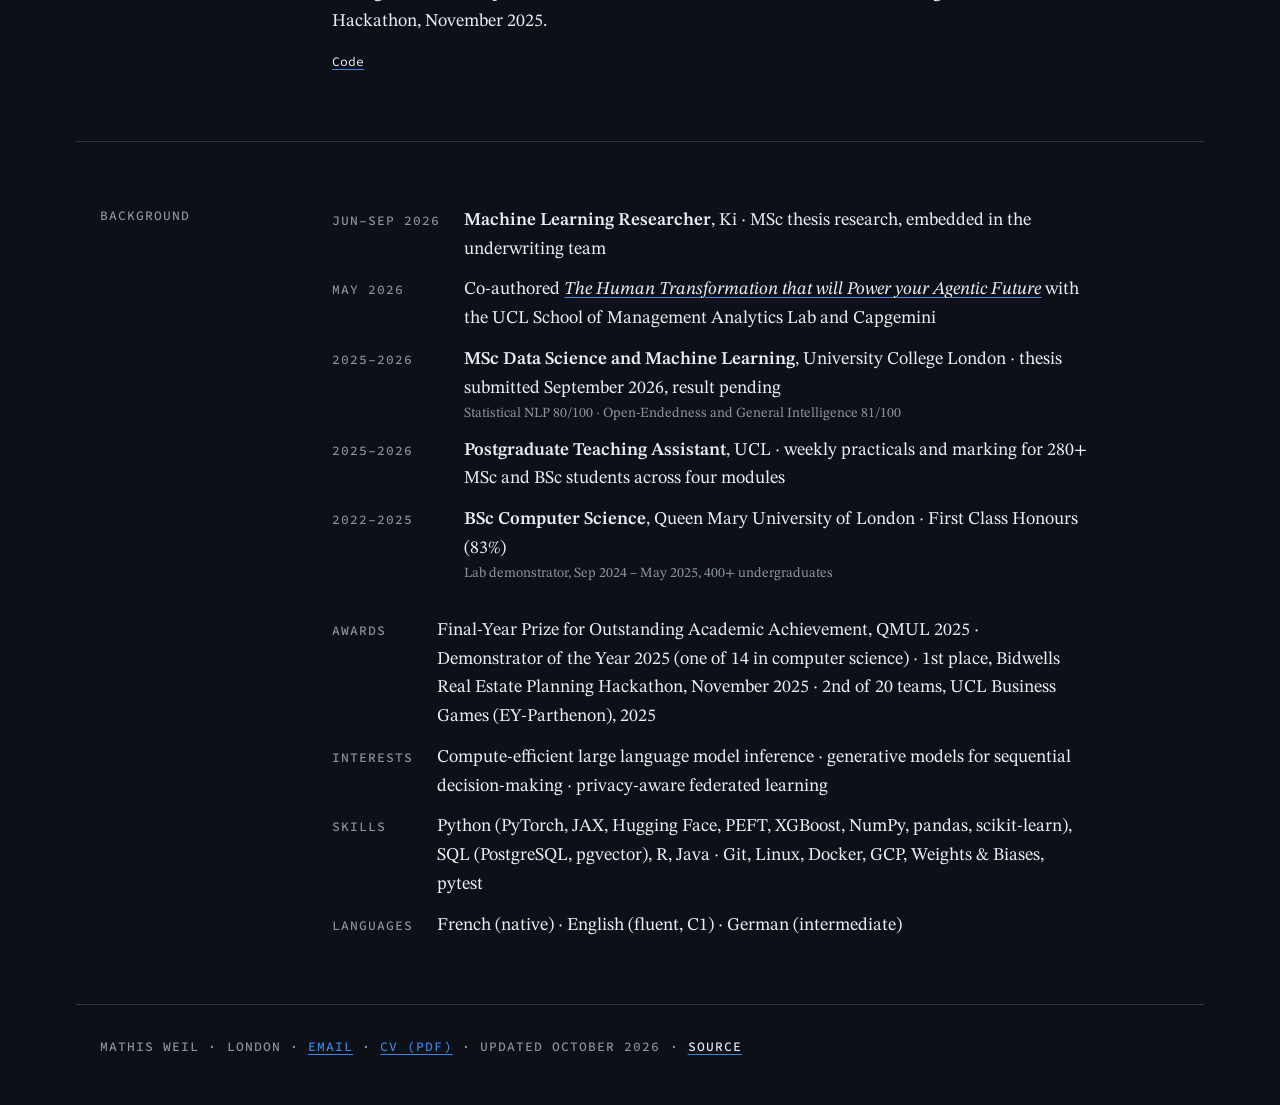
==== commit f9ced4f9: "Shorten the SkillFindr kicker so it fits on phones "QMUL with IBM · 2024–2025 · sole developer" ran " ====
--- a/docs/index.html
+++ b/docs/index.html
@@ -190,7 +190,7 @@
       <li class="entry">
         <div class="entry-head">
           <h3 class="small">SkillFindr</h3>
-          <span class="kicker">QMUL with IBM · 2024–2025 · sole developer</span>
+          <span class="kicker">QMUL · IBM · 2024–25 · sole dev</span>
         </div>
         <p>Semantic search and a RAG API over 1,200+ IBM SkillsBuild courses (Sentence-BERT, pgvector, FastAPI): Recall@20 0.899, MRR 0.843 and MAP@20 0.712 on 50 annotated queries; 27.6 ms average latency against 62.3 and 48.4 ms for the keyword and BM25 baselines, which returned results for only 4% and 6% of queries. QMUL final-year project with IBM.</p>
         <ul class="links">
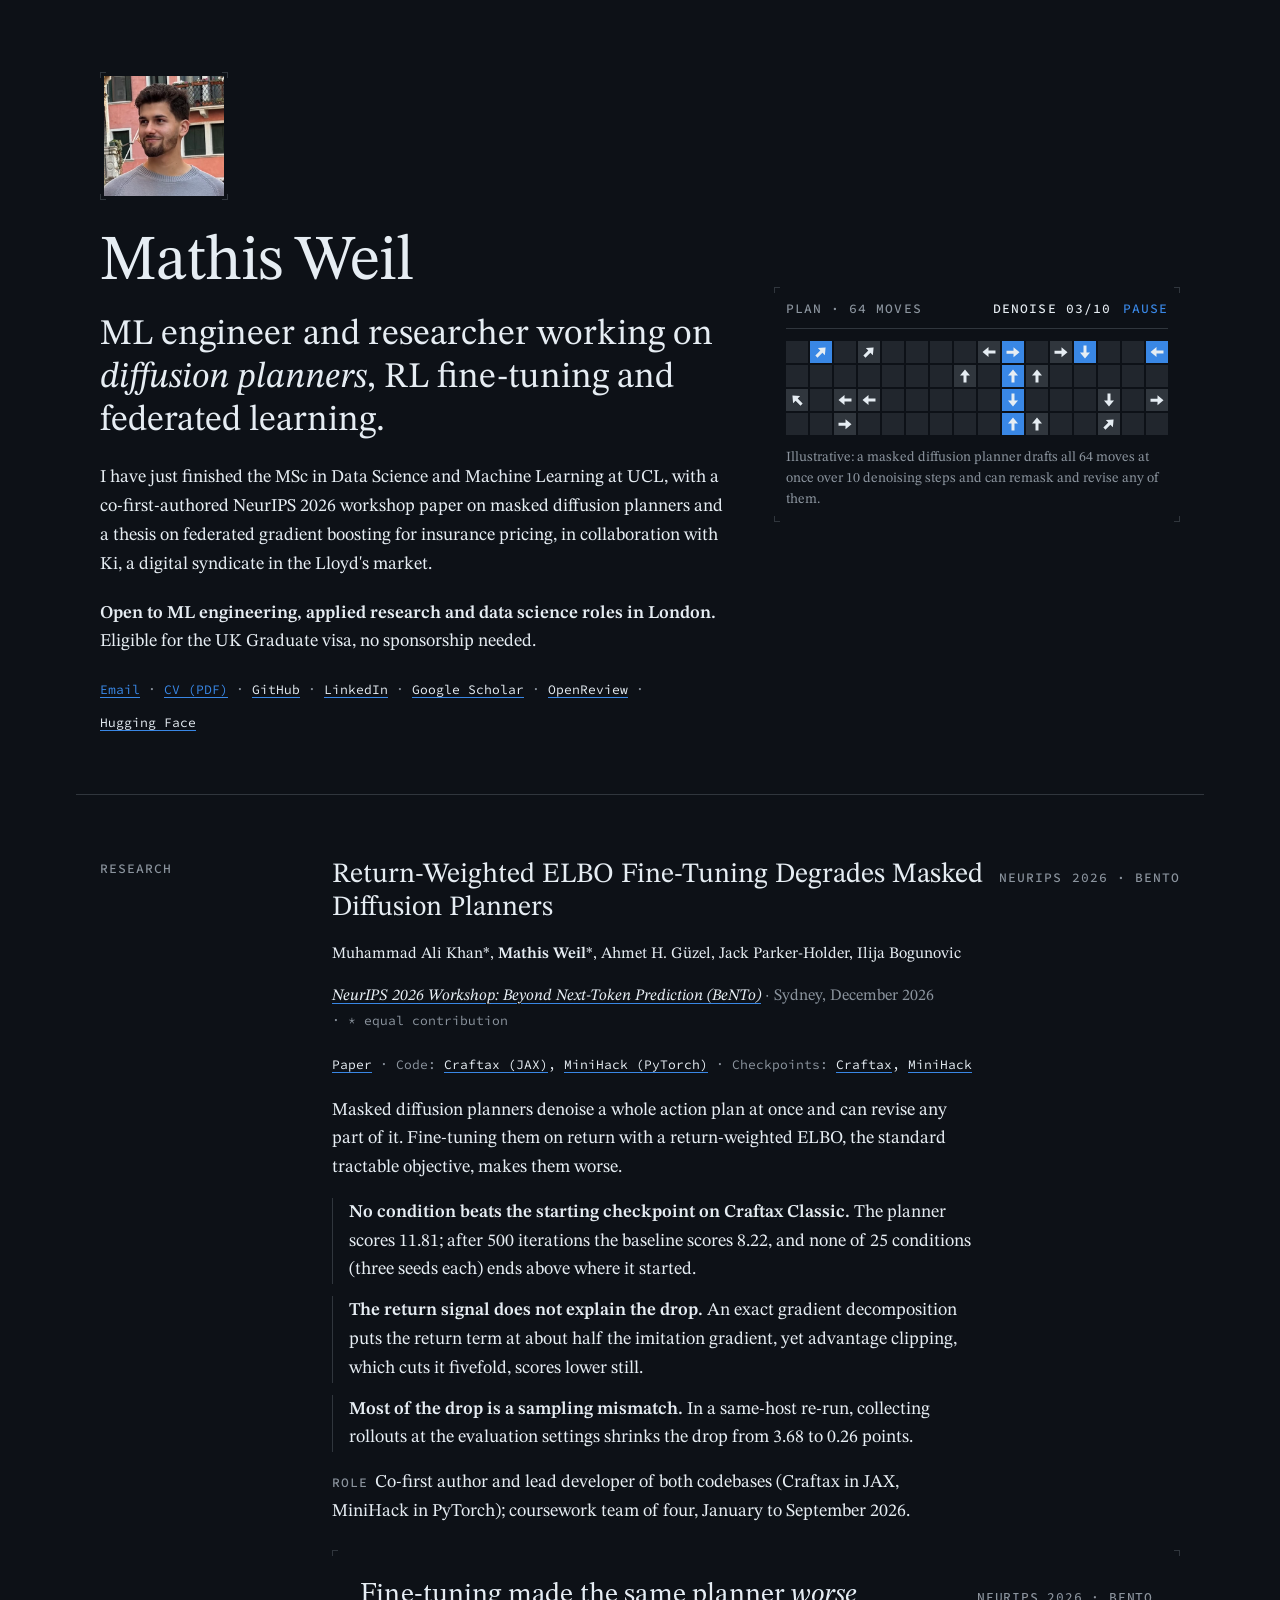
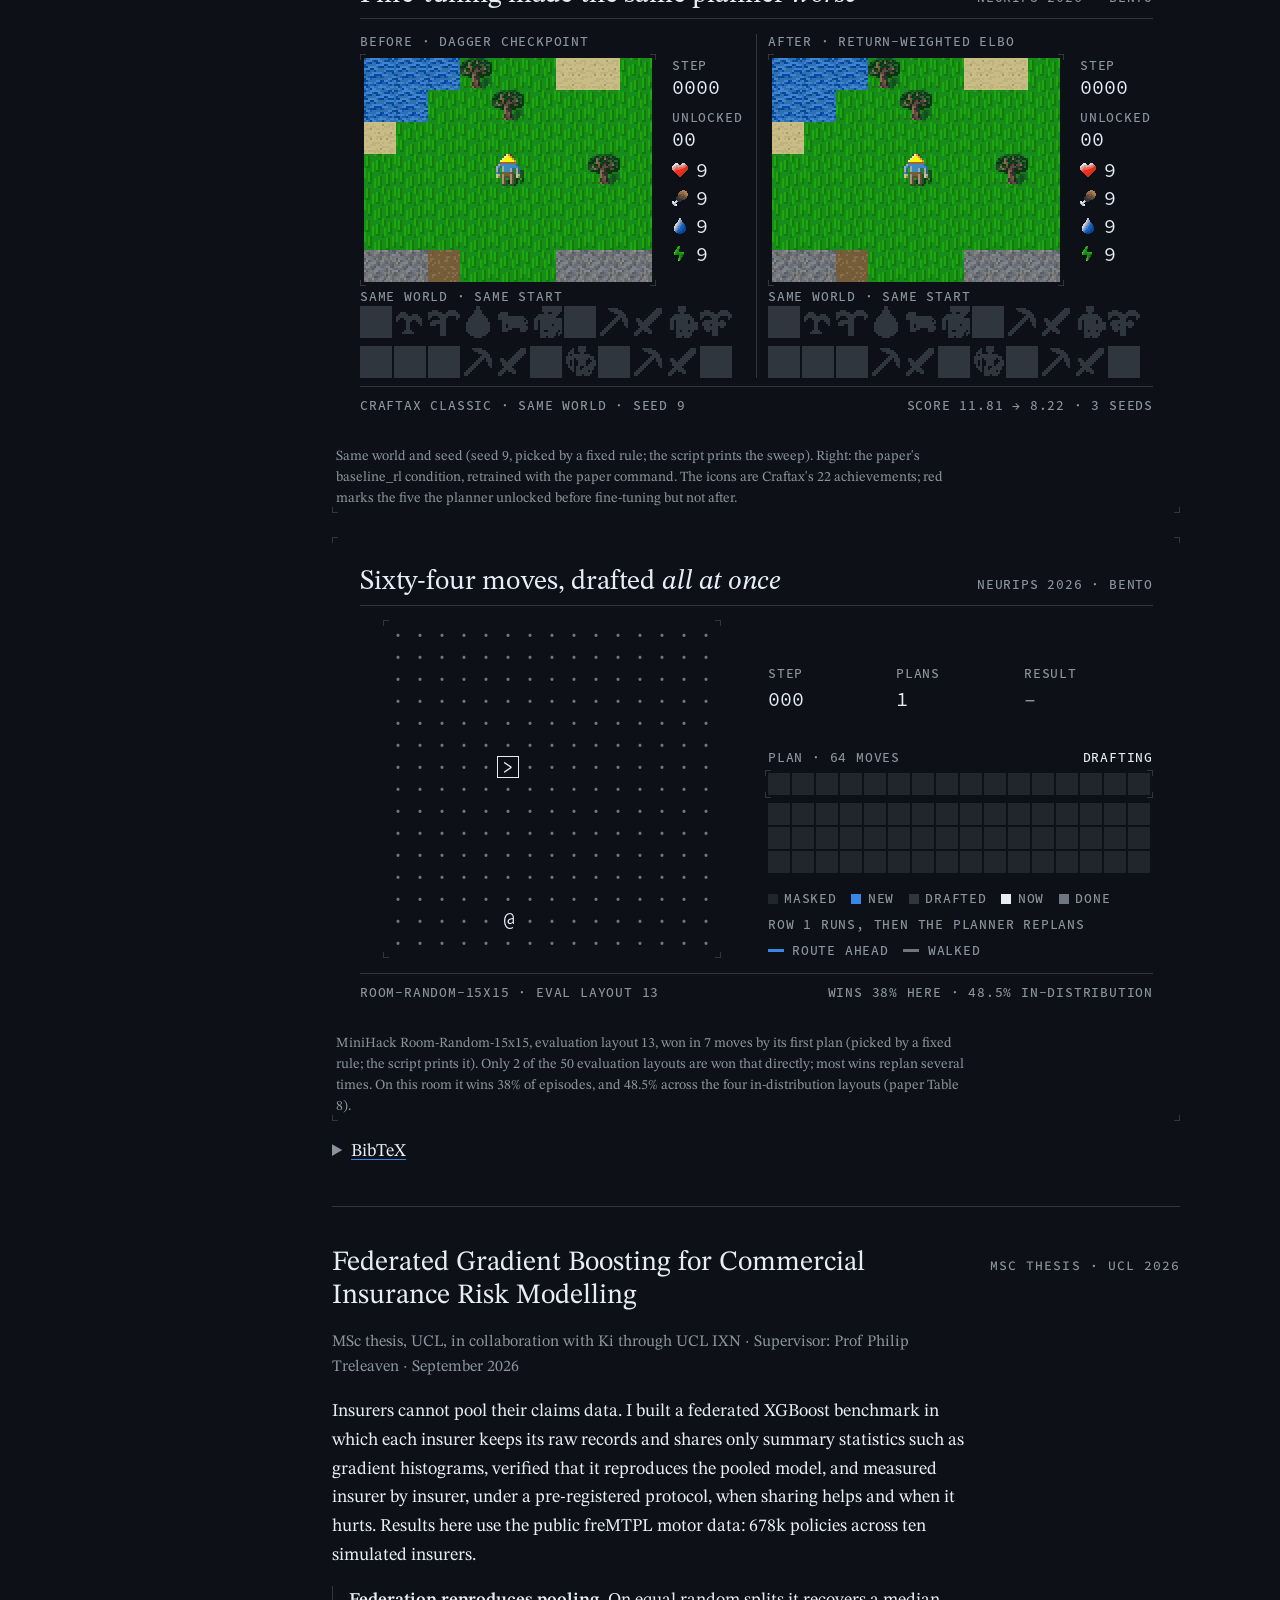
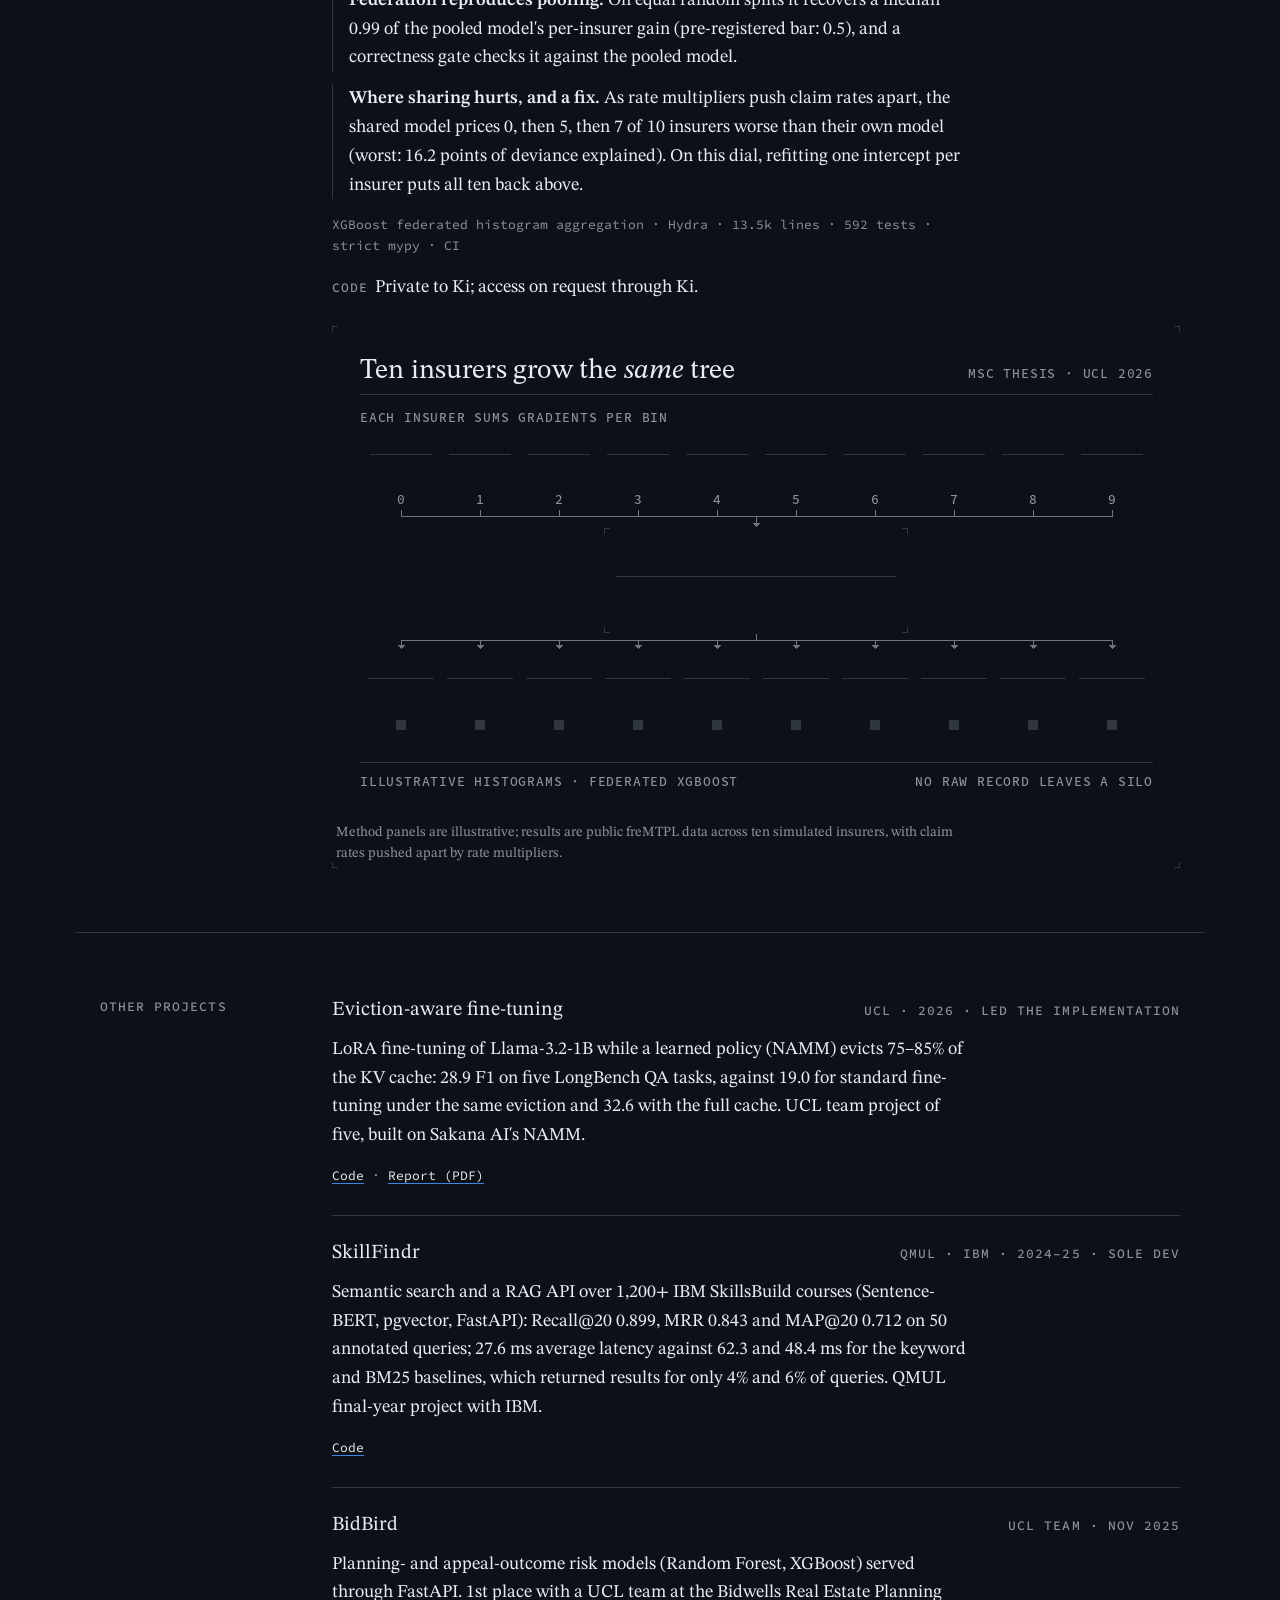
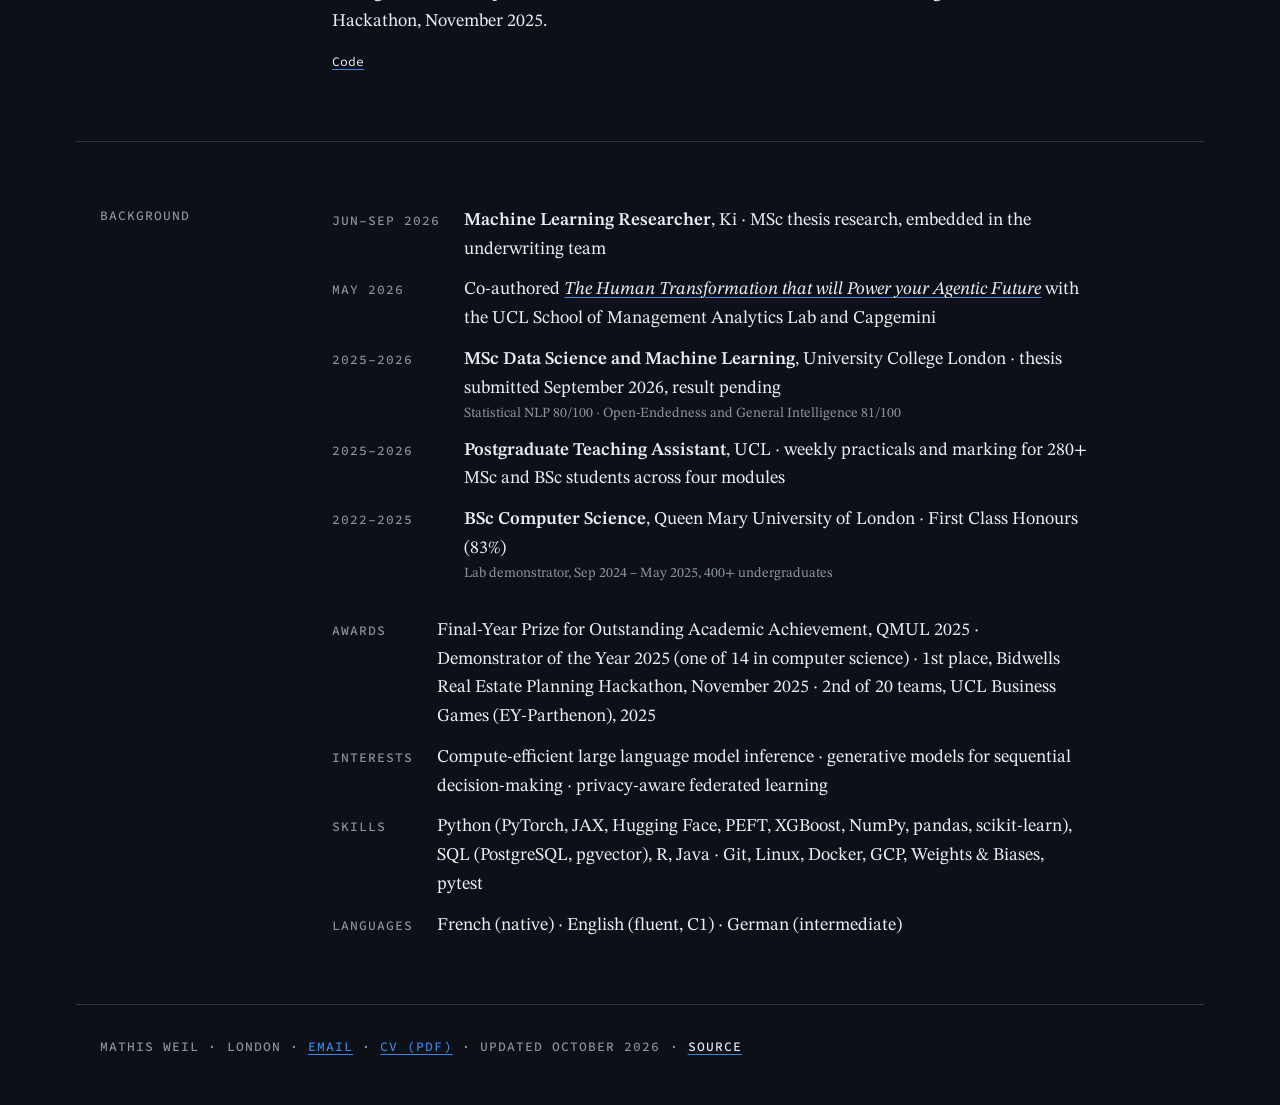
==== commit fedec799: "Shorten the meta description to 149 characters Search results truncate descriptions over about 160 c" ====
--- a/docs/index.html
+++ b/docs/index.html
@@ -5,14 +5,14 @@
 <meta name="viewport" content="width=device-width, initial-scale=1">
 <meta name="google-site-verification" content="8YYm6kNxvmC0Ne6RxV_p4Eodt8lHJTQOam-rDhRe03c">
 <title>Mathis Weil · ML engineer and researcher, London</title>
-<meta name="description" content="MSc Data Science and Machine Learning, UCL; co-first-authored NeurIPS 2026 workshop paper. Open to ML engineering, applied research and data science roles in London.">
+<meta name="description" content="MSc Data Science &amp; ML, UCL; co-first-authored NeurIPS 2026 workshop paper. Open to ML engineering, applied research and data science roles in London.">
 <meta name="theme-color" content="#0d1117">
 <meta name="color-scheme" content="dark">
 <link rel="canonical" href="https://mathisweil.github.io/">
 <meta property="og:type" content="website">
 <meta property="og:site_name" content="Mathis Weil">
 <meta property="og:title" content="Mathis Weil · ML engineer and researcher, London">
-<meta property="og:description" content="MSc Data Science and Machine Learning, UCL; co-first-authored NeurIPS 2026 workshop paper. Open to ML engineering, applied research and data science roles in London.">
+<meta property="og:description" content="MSc Data Science &amp; ML, UCL; co-first-authored NeurIPS 2026 workshop paper. Open to ML engineering, applied research and data science roles in London.">
 <meta property="og:url" content="https://mathisweil.github.io/">
 <meta property="og:image" content="https://mathisweil.github.io/assets/og.png">
 <meta property="og:image:width" content="1680">
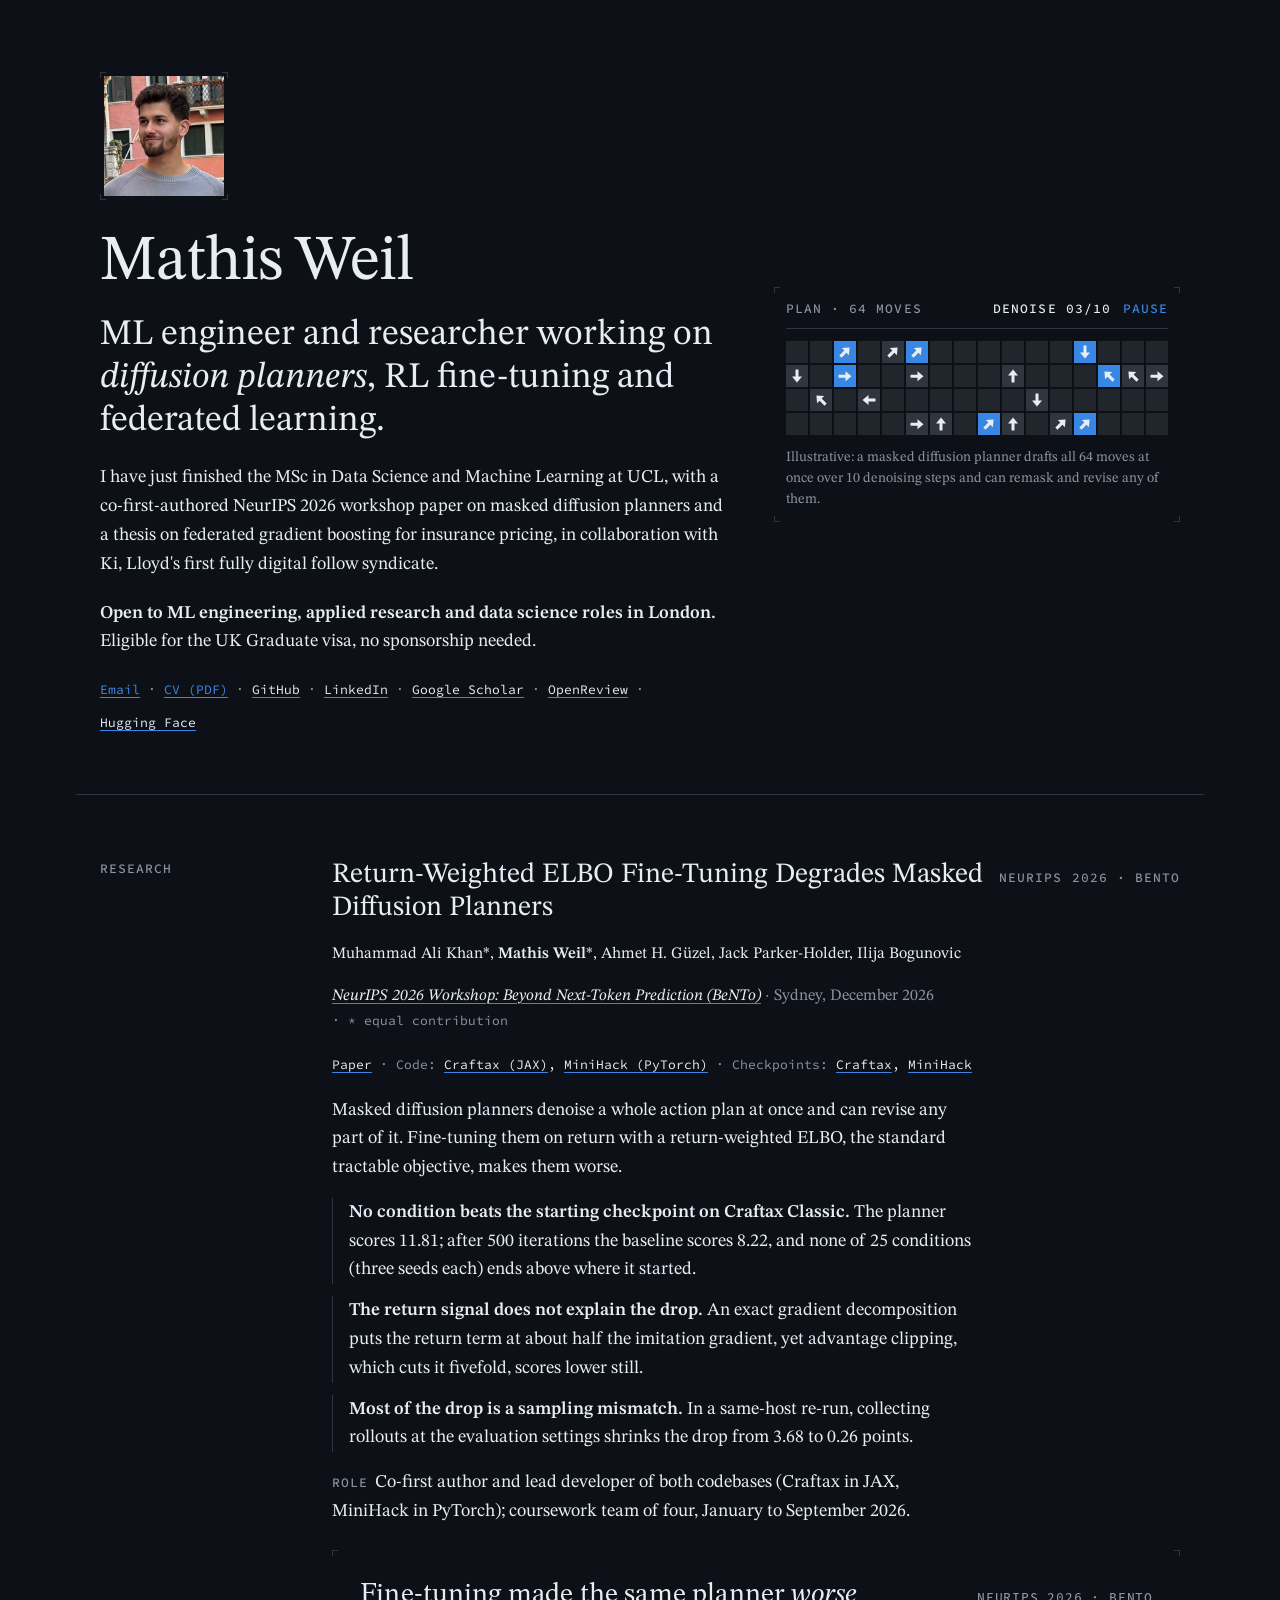
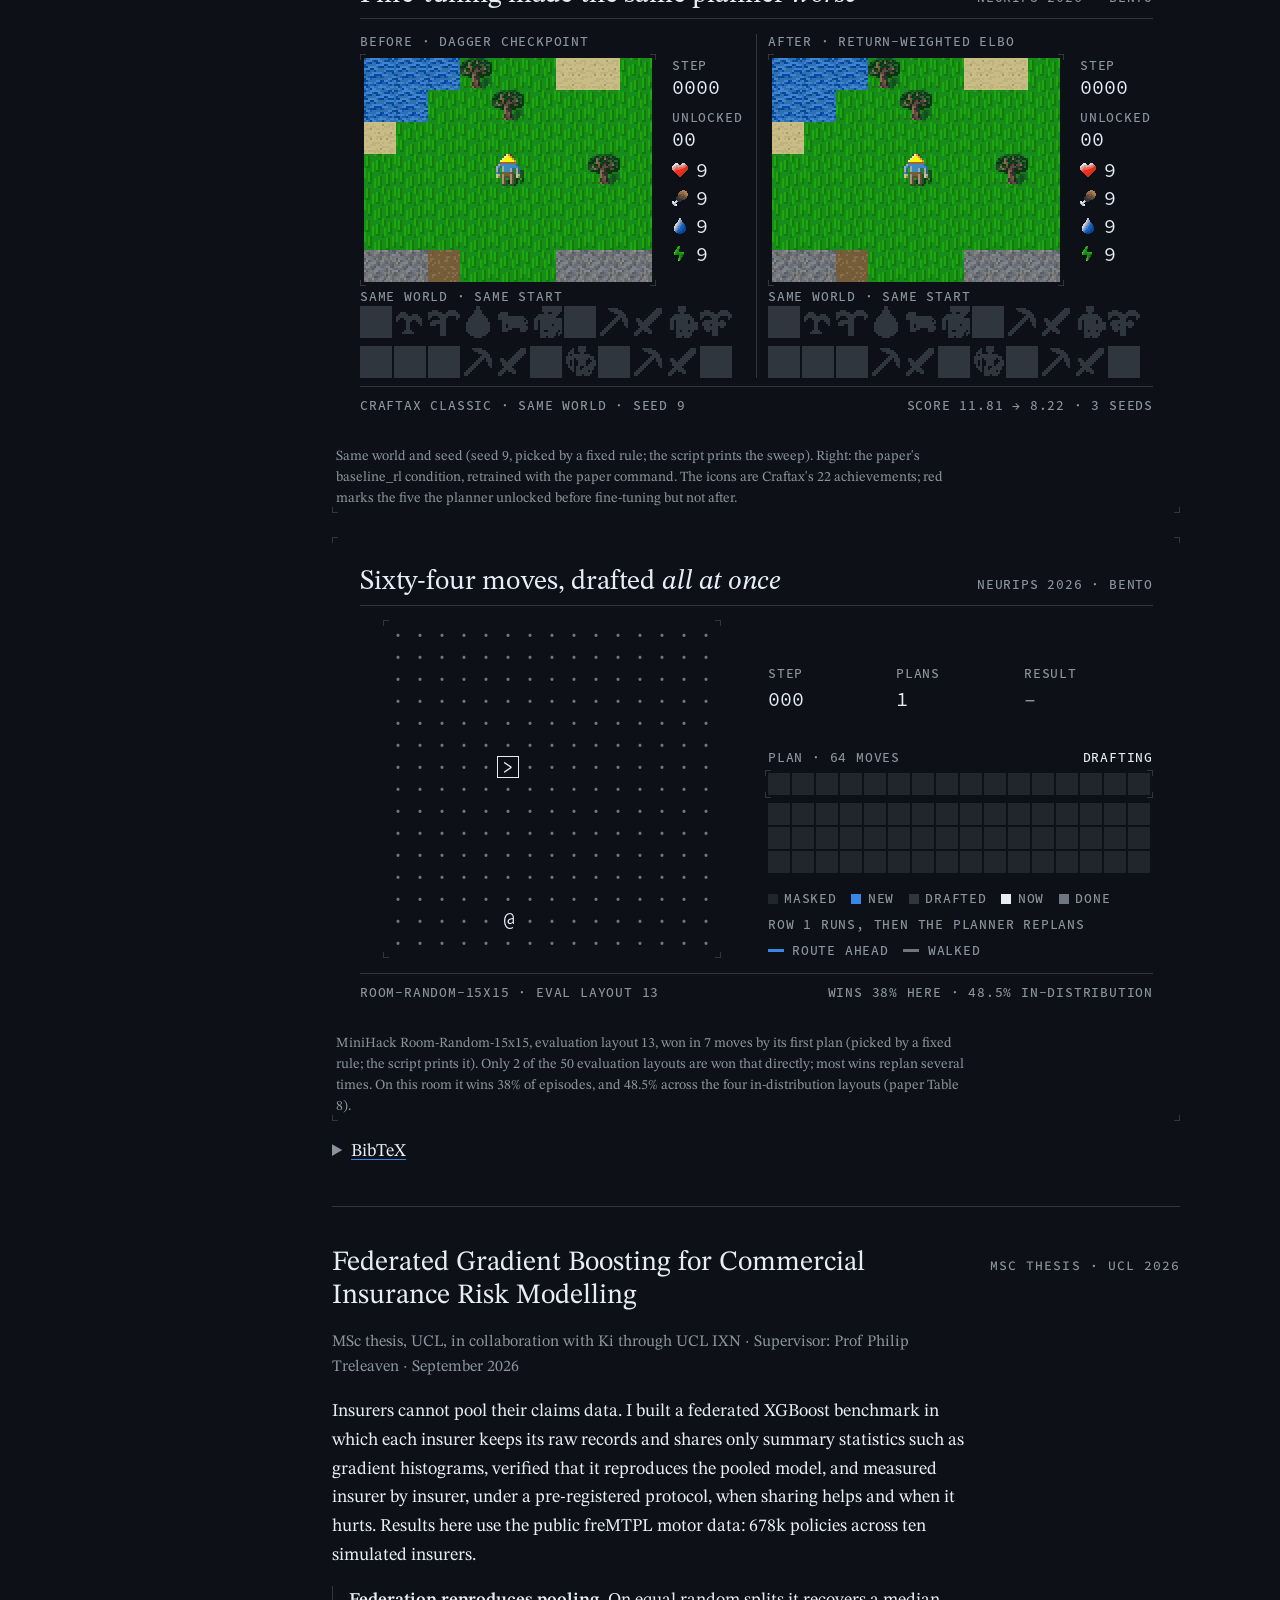
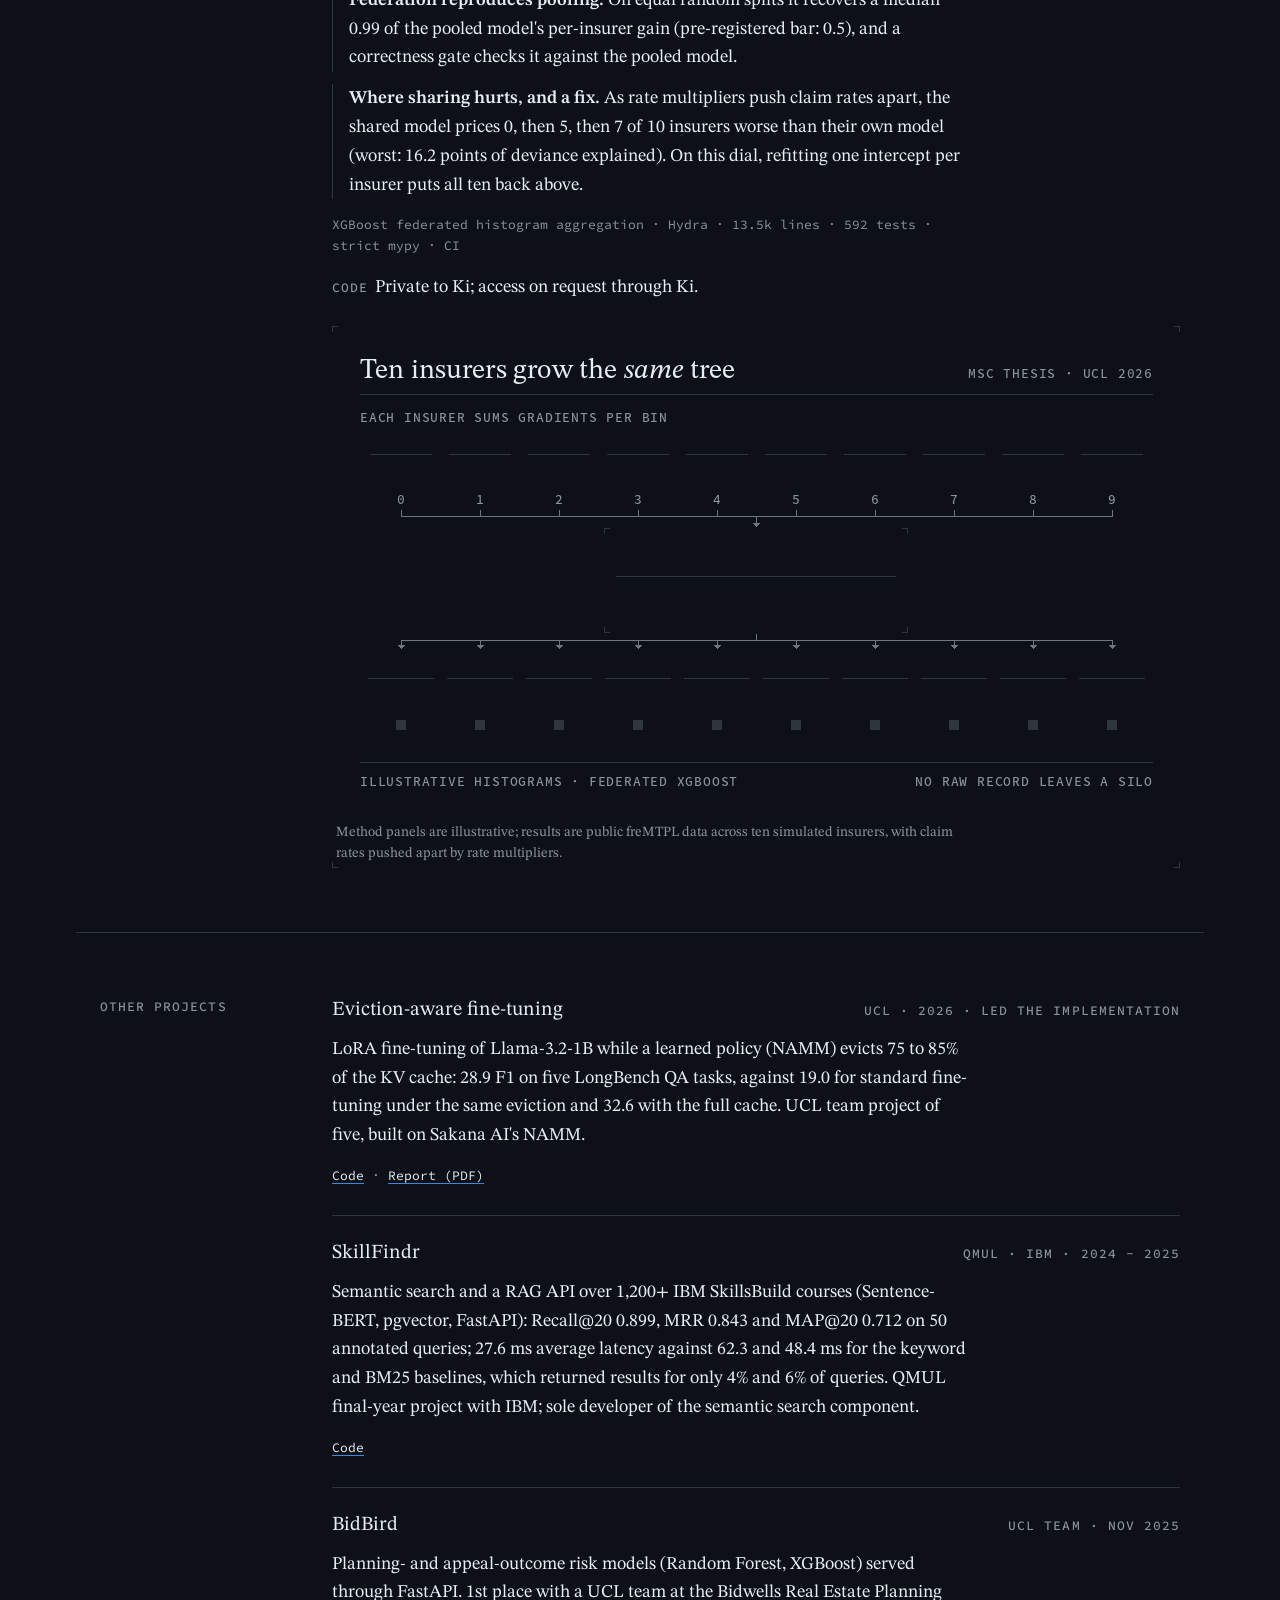
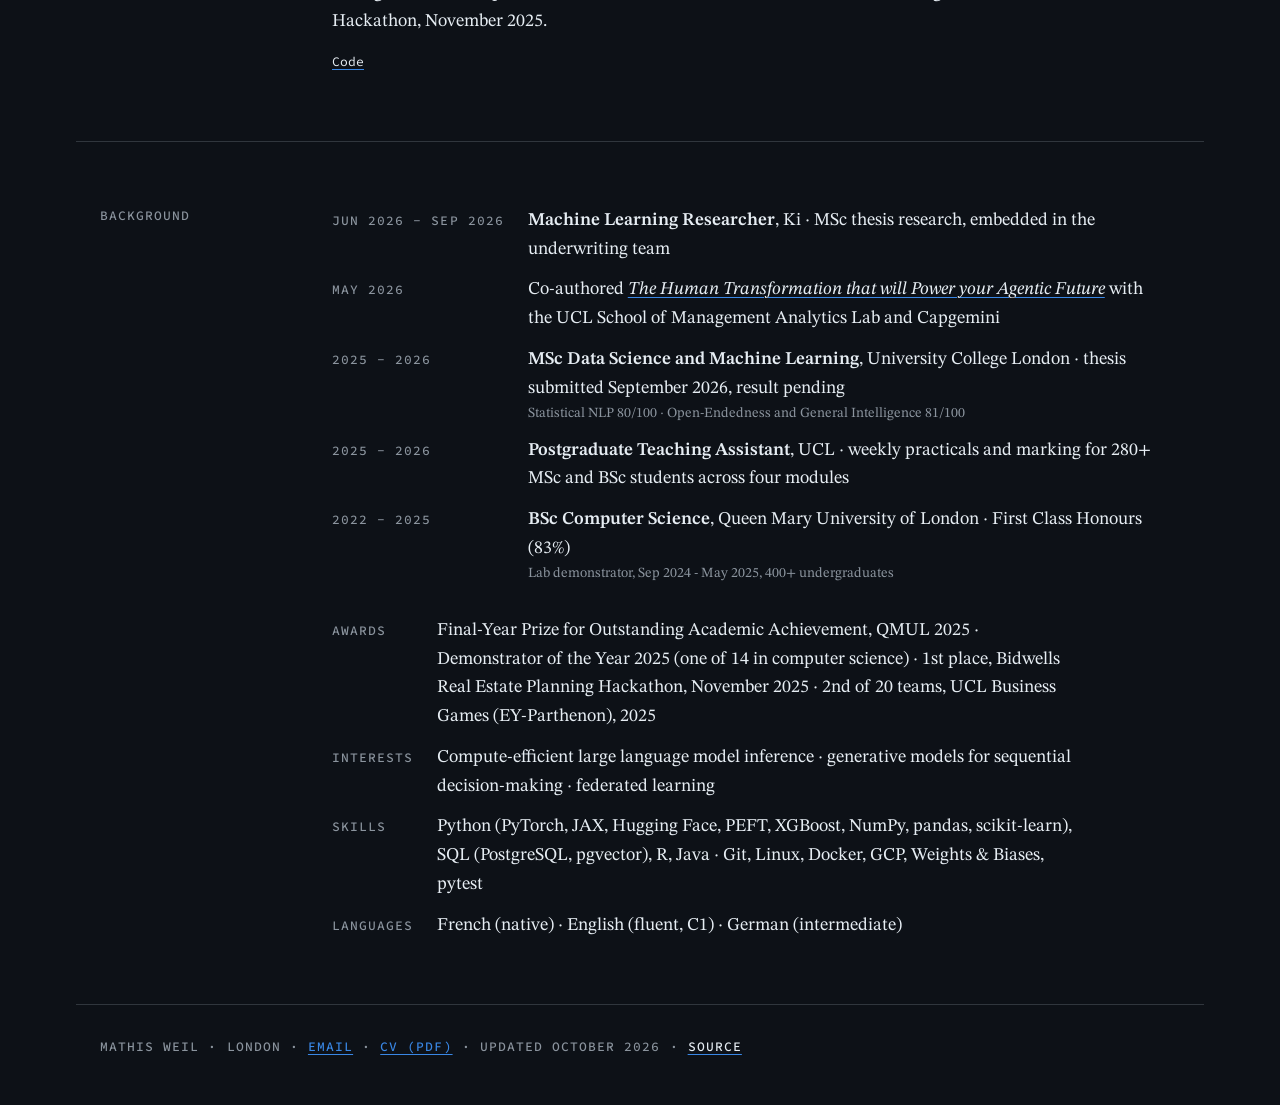
==== commit 75099d48: "Apply the job-kit wording fixes to the site and public CV From the job-applications kit audit (maste" ====
--- a/docs/index.html
+++ b/docs/index.html
@@ -60,7 +60,7 @@
     <span class="portrait ticks"><img src="assets/portrait.jpg" width="120" height="120" alt="Mathis Weil"></span>
     <h1>Mathis Weil</h1>
     <p class="tagline">ML engineer and researcher working on <em>diffusion planners</em>, RL fine-tuning and federated learning.</p>
-    <p class="lede">I have just finished the MSc in Data Science and Machine Learning at UCL, with a co-first-authored NeurIPS 2026 workshop paper on masked diffusion planners and a thesis on federated gradient boosting for insurance pricing, in collaboration with Ki, a digital syndicate in the Lloyd's market.</p>
+    <p class="lede">I have just finished the MSc in Data Science and Machine Learning at UCL, with a co-first-authored NeurIPS 2026 workshop paper on masked diffusion planners and a thesis on federated gradient boosting for insurance pricing, in collaboration with Ki, Lloyd's first fully digital follow syndicate.</p>
     <p class="status"><strong>Open to ML engineering, applied research and data science roles in London.</strong> Eligible for the UK Graduate visa, no sponsorship needed.</p>
     <nav aria-label="Contact and profiles">
       <ul class="links">
@@ -181,7 +181,7 @@
           <h3 class="small">Eviction-aware fine-tuning</h3>
           <span class="kicker">UCL · 2026 · led the implementation</span>
         </div>
-        <p>LoRA fine-tuning of Llama-3.2-1B while a learned policy (NAMM) evicts 75–85% of the KV cache: 28.9 F1 on five LongBench QA tasks, against 19.0 for standard fine-tuning under the same eviction and 32.6 with the full cache. UCL team project of five, built on Sakana AI's NAMM.</p>
+        <p>LoRA fine-tuning of Llama-3.2-1B while a learned policy (NAMM) evicts 75 to 85% of the KV cache: 28.9 F1 on five LongBench QA tasks, against 19.0 for standard fine-tuning under the same eviction and 32.6 with the full cache. UCL team project of five, built on Sakana AI's NAMM.</p>
         <ul class="links">
           <li><a href="https://github.com/mathisweil/evo-memory">Code</a></li>
           <li><a href="https://github.com/mathisweil/evo-memory/blob/main/UCL_NLP_2026.pdf">Report (PDF)</a></li>
@@ -190,9 +190,9 @@
       <li class="entry">
         <div class="entry-head">
           <h3 class="small">SkillFindr</h3>
-          <span class="kicker">QMUL · IBM · 2024–25 · sole dev</span>
+          <span class="kicker">QMUL · IBM · 2024 - 2025</span>
         </div>
-        <p>Semantic search and a RAG API over 1,200+ IBM SkillsBuild courses (Sentence-BERT, pgvector, FastAPI): Recall@20 0.899, MRR 0.843 and MAP@20 0.712 on 50 annotated queries; 27.6 ms average latency against 62.3 and 48.4 ms for the keyword and BM25 baselines, which returned results for only 4% and 6% of queries. QMUL final-year project with IBM.</p>
+        <p>Semantic search and a RAG API over 1,200+ IBM SkillsBuild courses (Sentence-BERT, pgvector, FastAPI): Recall@20 0.899, MRR 0.843 and MAP@20 0.712 on 50 annotated queries; 27.6 ms average latency against 62.3 and 48.4 ms for the keyword and BM25 baselines, which returned results for only 4% and 6% of queries. QMUL final-year project with IBM; sole developer of the semantic search component.</p>
         <ul class="links">
           <li><a href="https://github.com/mathisweil/SkillFindr-SemanticSearchEngine">Code</a></li>
         </ul>
@@ -215,22 +215,22 @@
   <h2 class="label">Background</h2>
   <div class="content">
     <dl class="dated">
-      <dt>Jun–Sep 2026</dt>
+      <dt>Jun 2026 - Sep 2026</dt>
       <dd><strong>Machine Learning Researcher</strong>, Ki · MSc thesis research, embedded in the underwriting team</dd>
       <dt>May 2026</dt>
       <dd>Co-authored <a href="https://web.archive.org/web/20260710225021/https://www.mgmt.ucl.ac.uk/sites/default/files/upload/Analytics%20Lab%202026%20.pdf"><em>The Human Transformation that will Power your Agentic Future</em></a> with the UCL School of Management Analytics Lab and Capgemini</dd>
-      <dt>2025–2026</dt>
+      <dt>2025 - 2026</dt>
       <dd><strong>MSc Data Science and Machine Learning</strong>, University College London · thesis submitted September 2026, result pending<small>Statistical NLP 80/100 · Open-Endedness and General Intelligence 81/100</small></dd>
-      <dt>2025–2026</dt>
+      <dt>2025 - 2026</dt>
       <dd><strong>Postgraduate Teaching Assistant</strong>, UCL · weekly practicals and marking for 280+ MSc and BSc students across four modules</dd>
-      <dt>2022–2025</dt>
-      <dd><strong>BSc Computer Science</strong>, Queen Mary University of London · First Class Honours (83%)<small>Lab demonstrator, Sep 2024 – May 2025, 400+ undergraduates</small></dd>
+      <dt>2022 - 2025</dt>
+      <dd><strong>BSc Computer Science</strong>, Queen Mary University of London · First Class Honours (83%)<small>Lab demonstrator, Sep 2024 - May 2025, 400+ undergraduates</small></dd>
     </dl>
     <dl class="dated">
       <dt>Awards</dt>
       <dd>Final-Year Prize for Outstanding Academic Achievement, QMUL 2025 · Demonstrator of the Year 2025 (one of 14 in computer science) · 1st place, Bidwells Real Estate Planning Hackathon, November 2025 · 2nd of 20 teams, UCL Business Games (EY-Parthenon), 2025</dd>
       <dt>Interests</dt>
-      <dd>Compute-efficient large language model inference · generative models for sequential decision-making · privacy-aware federated learning</dd>
+      <dd>Compute-efficient large language model inference · generative models for sequential decision-making · federated learning</dd>
       <dt>Skills</dt>
       <dd>Python (PyTorch, JAX, Hugging Face, PEFT, XGBoost, NumPy, pandas, scikit-learn), SQL (PostgreSQL, pgvector), R, Java · Git, Linux, Docker, GCP, Weights &amp; Biases, pytest</dd>
       <dt>Languages</dt>
